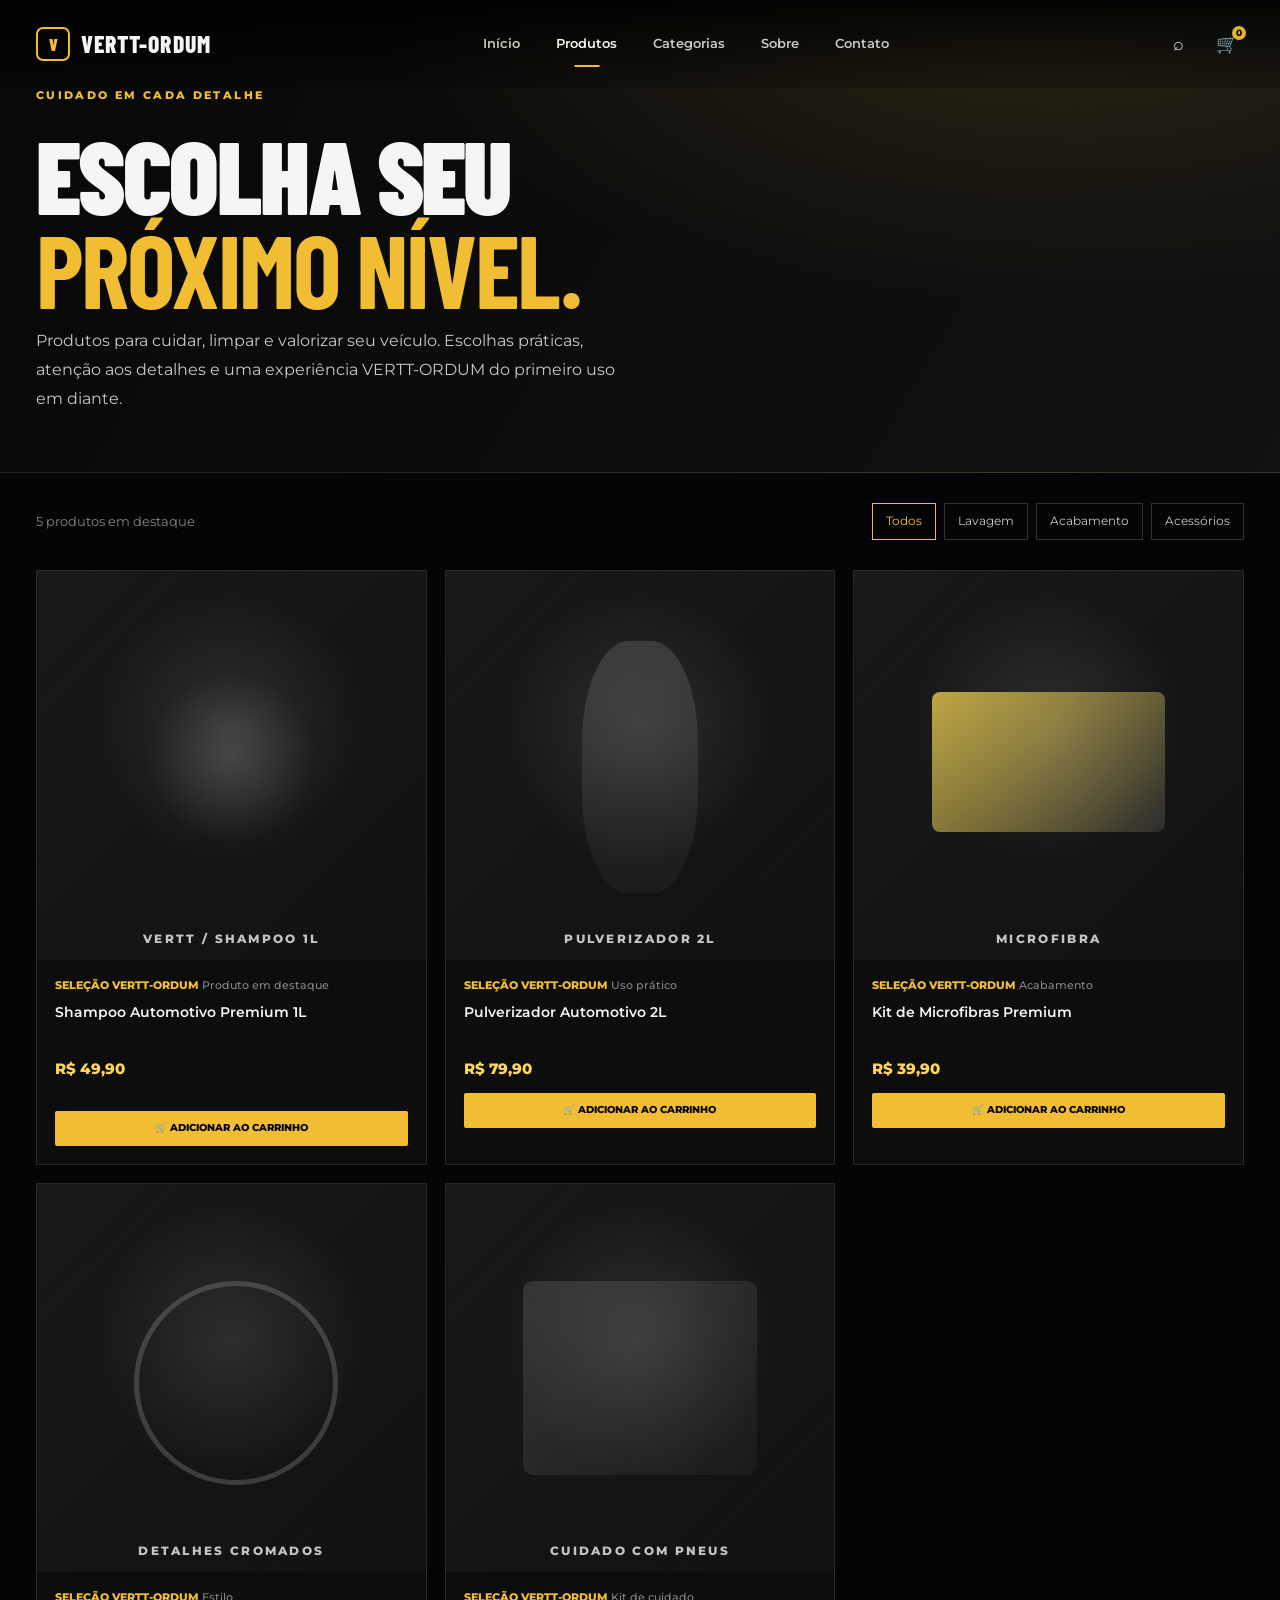
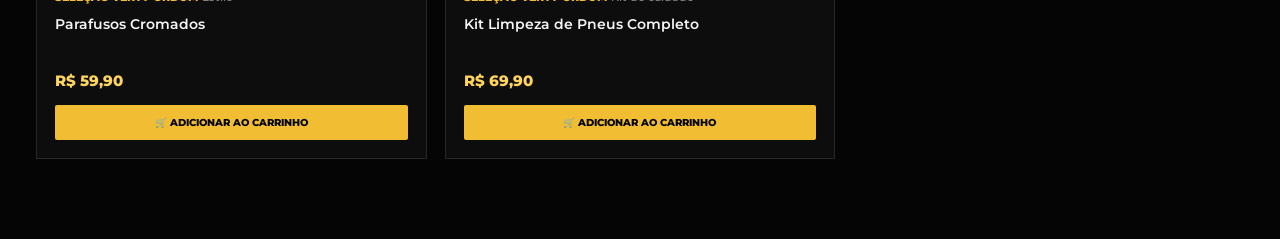
==== produtos/index.html @ f66b5260 "Remover avaliações não verificadas do catálogo" ====
<!DOCTYPE html>
<html lang="pt-BR">
<head>
    <meta charset="UTF-8">
    <meta name="referrer" content="strict-origin-when-cross-origin">
    <meta name="viewport" content="width=device-width, initial-scale=1.0">
    <meta name="description" content="Explore os produtos VERTT-ORDUM para lavagem, acabamento e cuidado automotivo.">
    <title>Produtos | VERTT-ORDUM</title>
    <link rel="preconnect" href="https://fonts.googleapis.com">
    <link rel="preconnect" href="https://fonts.gstatic.com" crossorigin>
    <link href="https://fonts.googleapis.com/css2?family=Barlow+Condensed:wght@500;600;700;800;900&family=Montserrat:wght@400;500;600;700;800&display=swap" rel="stylesheet">
    <link rel="stylesheet" href="../css/global.css">
    <link rel="stylesheet" href="../css/components.css">
    <link rel="stylesheet" href="../css/responsive.css">
    <style>
        .catalog-hero{padding:82px 0 58px;border-bottom:1px solid var(--border);background:radial-gradient(ellipse at 80% 0%,rgba(241,189,50,.12),transparent 45%),linear-gradient(120deg,#080808,#111)}
        .catalog-hero h1{margin:12px 0;font-family:"Barlow Condensed",sans-serif;font-size:clamp(3.5rem,8vw,6.5rem);line-height:.92;font-weight:900;letter-spacing:-.025em}
        .catalog-hero h1 strong{color:var(--gold)}
        .catalog-hero p{max-width:580px;color:var(--white-soft);line-height:1.8}
        .catalog-toolbar{display:flex;justify-content:space-between;align-items:center;gap:18px;padding:30px 0}
        .catalog-count{color:var(--white-muted);font-size:.8rem}
        .catalog-filter{display:flex;gap:8px;flex-wrap:wrap}
        .catalog-filter a{padding:9px 13px;border:1px solid var(--border-strong);color:var(--white-soft);font-size:.72rem;text-decoration:none}
        .catalog-filter a:hover,.catalog-filter a.active{border-color:var(--gold);color:var(--gold)}
        .catalog-grid{display:grid;grid-template-columns:repeat(3,minmax(0,1fr));gap:18px;padding-bottom:80px}
        .catalog-grid .product-card{display:block}
        .catalog-grid .product-details{padding:18px}
        .catalog-grid .product-details h3{font-size:.9rem;min-height:45px}
        .catalog-grid .product-image{min-height:210px}
        .catalog-grid .product-card:hover{border-color:rgba(241,189,50,.45);transform:translateY(-3px)}
        .product-card{transition:transform .25s ease,border-color .25s ease}
        .product-visual-label{position:absolute;inset:auto 0 14px;text-align:center;color:rgba(255,255,255,.75);font:800 .72rem "Montserrat",sans-serif;letter-spacing:.2em}
        @media(max-width:800px){.catalog-grid{grid-template-columns:repeat(2,minmax(0,1fr))}.catalog-toolbar{align-items:flex-start;flex-direction:column}}
        @media(max-width:560px){.catalog-grid{grid-template-columns:1fr}.catalog-hero{padding:58px 0 42px}.catalog-grid .product-image{min-height:230px}}
    </style>
</head>
<body>
<header class="site-header">
    <div class="container header-content">
        <a href="../index.html" class="brand" aria-label="VERTT-ORDUM"><span class="brand-mark">V</span><span class="brand-text">VERTT-ORDUM</span></a>
        <nav class="main-nav" aria-label="Navegação principal">
            <a href="../index.html">Início</a><a href="index.html" class="active">Produtos</a><a href="../index.html#categorias">Categorias</a><a href="../paginas/sobre.html">Sobre</a><a href="../paginas/contato.html">Contato</a>
        </nav>
        <div class="header-actions">
            <button type="button" class="header-icon" aria-label="Pesquisar" data-search-open><span>⌕</span></button>
            <a href="#" class="header-icon cart-icon" aria-label="Carrinho"><span>🛒</span><small>0</small></a>
        </div>
    </div>
</header>
<main>
    <section class="catalog-hero"><div class="container"><span class="section-label">CUIDADO EM CADA DETALHE</span><h1>ESCOLHA SEU<br><strong>PRÓXIMO NÍVEL.</strong></h1><p>Produtos para cuidar, limpar e valorizar seu veículo. Escolhas práticas, atenção aos detalhes e uma experiência VERTT-ORDUM do primeiro uso em diante.</p></div></section>
    <section class="container">
        <div class="catalog-toolbar"><p class="catalog-count">5 produtos em destaque</p><nav class="catalog-filter" aria-label="Categorias de produtos"><a class="active" href="index.html">Todos</a><a href="#lavagem">Lavagem</a><a href="#acabamento">Acabamento</a><a href="#acessorios">Acessórios</a></nav></div>
        <div class="catalog-grid">
            <article class="product-card" id="lavagem"><a href="shampoo-automotivo.html" aria-label="Ver Shampoo Automotivo VERTT-ORDUM" style="display:block;text-decoration:none;color:inherit"><div class="product-image product-1"><span class="product-visual-label">VERTT / SHAMPOO 1L</span></div><div class="product-details"><div class="rating">SELEÇÃO VERTT-ORDUM <span>Produto em destaque</span></div><h3>Shampoo Automotivo Premium 1L</h3><p class="price">R$ 49,90</p></div></a><div class="product-details" style="padding-top:0"><button type="button" class="add-cart">🛒 ADICIONAR AO CARRINHO</button></div></article>
            <article class="product-card" id="pulverizador"><div class="product-image product-2"><span class="product-visual-label">PULVERIZADOR 2L</span></div><div class="product-details"><div class="rating">SELEÇÃO VERTT-ORDUM <span>Uso prático</span></div><h3>Pulverizador Automotivo 2L</h3><p class="price">R$ 79,90</p><button type="button" class="add-cart">🛒 ADICIONAR AO CARRINHO</button></div></article>
            <article class="product-card"><div class="product-image product-3"><span class="product-visual-label">MICROFIBRA</span></div><div class="product-details"><div class="rating">SELEÇÃO VERTT-ORDUM <span>Acabamento</span></div><h3>Kit de Microfibras Premium</h3><p class="price">R$ 39,90</p><button type="button" class="add-cart">🛒 ADICIONAR AO CARRINHO</button></div></article>
            <article class="product-card" id="acessorios"><div class="product-image product-4"><span class="product-visual-label">DETALHES CROMADOS</span></div><div class="product-details"><div class="rating">SELEÇÃO VERTT-ORDUM <span>Estilo</span></div><h3>Parafusos Cromados</h3><p class="price">R$ 59,90</p><button type="button" class="add-cart">🛒 ADICIONAR AO CARRINHO</button></div></article>
            <article class="product-card" id="acabamento"><div class="product-image product-5"><span class="product-visual-label">CUIDADO COM PNEUS</span></div><div class="product-details"><div class="rating">SELEÇÃO VERTT-ORDUM <span>Kit de cuidado</span></div><h3>Kit Limpeza de Pneus Completo</h3><p class="price">R$ 69,90</p><button type="button" class="add-cart">🛒 ADICIONAR AO CARRINHO</button></div></article>
        </div>
    </section>
</main>
<script src="../js/config.js"></script><script src="../js/catalogo.js"></script><script src="../js/produto.js"></script><script src="../js/carrinho.js"></script>
</body>
</html>
---- css/global.css ----
/* =========================================================
   VERTT-ORDUM
   GLOBAL STYLES
   ========================================================= */

:root {
    --black: #050505;
    --black-soft: #0a0a0a;
    --black-card: #101010;

    --white: #f5f5f3;
    --white-soft: #c8c8c4;
    --white-muted: #858582;

    --gold: #f1bd32;
    --gold-light: #ffd45d;

    --green: #146b3a;

    --border: rgba(255, 255, 255, 0.10);
    --border-strong: rgba(255, 255, 255, 0.18);

    --container: 1380px;

    --radius: 8px;
    --transition: 0.28s ease;
}


/* =========================================================
   RESET
   ========================================================= */

* {
    margin: 0;
    padding: 0;
    box-sizing: border-box;
}

html {
    scroll-behavior: smooth;
}

body {
    min-height: 100vh;

    background: var(--black);

    color: var(--white);

    font-family: "Montserrat", Arial, Helvetica, sans-serif;

    line-height: 1.5;

    overflow-x: hidden;
}

img {
    display: block;
    max-width: 100%;
}

a {
    color: inherit;
    text-decoration: none;
}

button,
input,
textarea,
select {
    font: inherit;
}

button {
    border: 0;
    cursor: pointer;
}

.container {
    width: min(
        calc(100% - 72px),
        var(--container)
    );

    margin-inline: auto;
}


/* =========================================================
   HEADER
   ========================================================= */

.site-header {
    position: absolute;

    top: 0;
    left: 0;
    right: 0;

    z-index: 100;

    background:
        linear-gradient(
            180deg,
            rgba(0, 0, 0, 0.88),
            rgba(0, 0, 0, 0.20)
        );
}

.header-content {
    min-height: 88px;

    display: flex;
    align-items: center;
    justify-content: space-between;

    gap: 40px;
}


/* =========================================================
   BRAND
   ========================================================= */

.brand {
    display: inline-flex;
    align-items: center;

    gap: 11px;

    flex-shrink: 0;
}

.brand-mark {
    width: 34px;
    height: 34px;

    display: grid;
    place-items: center;

    border: 2px solid var(--gold);

    border-radius: 7px;

    color: var(--gold);

    font-family: "Barlow Condensed", sans-serif;

    font-size: 1.05rem;
    font-weight: 900;

    line-height: 1;
}

.brand-text {
    color: var(--white);

    font-family: "Barlow Condensed", sans-serif;

    font-size: 1.48rem;
    font-weight: 800;

    letter-spacing: 0.045em;

    white-space: nowrap;
}


/* =========================================================
   NAVIGATION
   ========================================================= */

.main-nav {
    display: flex;
    align-items: center;

    gap: 36px;
}

.main-nav a {
    position: relative;

    color: var(--white-soft);

    font-size: 0.83rem;
    font-weight: 600;

    transition: color var(--transition);
}

.main-nav a::after {
    content: "";

    position: absolute;

    left: 50%;
    bottom: -13px;

    width: 0;
    height: 2px;

    transform: translateX(-50%);

    background: var(--gold);

    transition: width var(--transition);
}

.main-nav a:hover,
.main-nav a.active {
    color: var(--white);
}

.main-nav a:hover::after,
.main-nav a.active::after {
    width: 25px;
}


/* =========================================================
   HEADER ACTIONS
   ========================================================= */

.header-actions {
    display: flex;
    align-items: center;

    gap: 14px;
}

.header-icon {
    position: relative;

    width: 34px;
    height: 34px;

    display: grid;
    place-items: center;

    background: transparent;

    color: var(--white);

    font-size: 1.1rem;

    opacity: 0.95;

    transition:
        color var(--transition),
        transform var(--transition);
}

.header-icon:hover {
    color: var(--gold-light);

    transform: translateY(-1px);
}

.cart-icon small {
    position: absolute;

    top: -1px;
    right: -2px;

    min-width: 14px;
    height: 14px;

    display: grid;
    place-items: center;

    border-radius: 50%;

    background: var(--gold);

    color: var(--black);

    font-size: 0.56rem;
    font-weight: 800;
}


/* =========================================================
   HERO
   ========================================================= */

.hero {
    position: relative;
    min-height: 500px;

    overflow: hidden;

    background:
        linear-gradient(
            90deg,
            #070707 0%,
            #090909 36%,
            #111111 68%,
            #050505 100%
        );
}

.hero-background {
    position: absolute;
    inset: 0;
    overflow: hidden;
    background-image: url("https://images.unsplash.com/photo-1503376780353-7e6692767b70?auto=format&fit=crop&w=2000&q=85");
    background-size: cover;
    background-position: center 58%;
}

.hero-background::before {
    content: "";

    position: absolute;

    inset: 0;

    background:
        linear-gradient(
            90deg,
            rgba(0, 0, 0, 0.88) 0%,
            rgba(0, 0, 0, 0.72) 28%,
            rgba(0, 0, 0, 0.16) 58%,
            rgba(0, 0, 0, 0.70) 100%
        );

    z-index: 3;
}

.hero-background::after {
    content: "";

    position: absolute;

    inset: 0;

    background:
        radial-gradient(
            circle at 54% 48%,
            rgba(255, 255, 255, 0.08),
            transparent 30%
        ),
        linear-gradient(
            120deg,
            transparent 44%,
            rgba(19, 86, 43, 0.16) 60%,
            rgba(241, 189, 50, 0.14) 69%,
            transparent 82%
        );

    z-index: 4;
}

.hero-light {
    position: absolute;

    width: 800px;
    height: 600px;

    right: 4%;
    top: 16%;

    background:
        radial-gradient(
            circle,
            rgba(210, 190, 150, 0.18),
            transparent 65%
        );

    filter: blur(30px);
}

.hero-green {
    position: absolute;

    width: 220px;
    height: 700px;

    right: 22%;
    top: -100px;

    transform: rotate(18deg);

    background:
        linear-gradient(
            180deg,
            transparent,
            rgba(17, 103, 58, 0.20),
            transparent
        );

    filter: blur(14px);
}

.hero-yellow {
    position: absolute;

    width: 120px;
    height: 650px;

    right: 18%;
    top: 20px;

    transform: rotate(20deg);

    background:
        linear-gradient(
            180deg,
            transparent,
            rgba(241, 189, 50, 0.18),
            transparent
        );

    filter: blur(10px);
}

.hero-content {
    position: relative;
    z-index: 5;
    min-height: 500px;

    display: flex;
    align-items: center;
    justify-content: space-between;
}

.hero-copy {
    max-width: 690px;

    padding-top: 70px;
}

.eyebrow {
    margin-bottom: 18px;

    color: var(--gold-light);

    font-size: 0.73rem;
    font-weight: 800;

    letter-spacing: 0.25em;

    text-transform: uppercase;
}

.hero h1 {
    font-family: "Barlow Condensed", sans-serif;

    font-size: clamp(4.1rem, 6.5vw, 6.2rem);

    font-weight: 900;

    line-height: 0.82;

    letter-spacing: -0.035em;

    text-transform: uppercase;
}

.hero h1 span {
    color: var(--gold);
}

.hero-description {
    max-width: 420px;
    margin-top: 22px;

    color: var(--white-soft);

    font-size: 0.97rem;

    line-height: 1.6;
}

.hero-description + .button {
    margin-top: 28px;
}

.hero-side-copy {
    align-self: center;

    display: flex;
    flex-direction: column;
    align-items: flex-start;

    gap: 20px;

    padding-top: 50px;
}

.hero-side-copy p {
    color: rgba(255, 255, 255, 0.72);

    font-family: "Barlow Condensed", sans-serif;

    font-size: 0.67rem;
    font-weight: 600;

    letter-spacing: 0.24em;

    line-height: 1.55;
}

.hero-bars {
    display: flex;

    align-items: center;

    gap: 5px;
}

.hero-bars span {
    display: block;

    width: 14px;
    height: 4px;

    transform: skewX(-30deg);
}

.hero-bars span:nth-child(1) {
    background: #169647;
}

.hero-bars span:nth-child(2) {
    background: var(--gold);
}

.hero-bars span:nth-child(3) {
    background: #17894d;
}

.hero-divider {
    position: absolute;

    left: 0;
    right: 0;
    bottom: 0;

    height: 1px;

    background:
        linear-gradient(
            90deg,
            transparent,
            rgba(255,255,255,0.14),
            transparent
        );
}


/* =========================================================
   BUTTONS
   ========================================================= */

.button {
    display: inline-flex;
    align-items: center;
    justify-content: center;

    gap: 18px;

    min-height: 46px;

    padding: 0 22px;

    border-radius: 3px;

    font-size: 0.72rem;
    font-weight: 800;

    letter-spacing: 0.05em;

    transition:
        background var(--transition),
        color var(--transition),
        transform var(--transition);
}

.button span {
    font-size: 1rem;
}

.button-primary {
    background: var(--gold);

    color: var(--black);
}

.button-primary:hover {
    background: var(--gold-light);

    transform: translateY(-2px);
}


/* =========================================================
   VEHICLE STRIP
   ========================================================= */

.vehicle-strip {
    padding: 28px 0 30px;

    border-bottom: 1px solid var(--border);

    background: #090909;
}

.vehicle-layout {
    display: grid;

    grid-template-columns: 110px 1fr;

    align-items: center;

    gap: 28px;
}

.vehicle-intro {
    display: flex;
    align-items: center;

    gap: 14px;
}

.vertical-line {
    width: 2px;
    height: 68px;

    background: var(--gold);
}

.vehicle-intro p {
    color: var(--white-soft);

    font-family: "Barlow Condensed", sans-serif;

    font-size: 0.65rem;
    font-weight: 700;

    letter-spacing: 0.19em;

    line-height: 1.5;
}

.vehicle-list {
    display: grid;

    grid-template-columns: repeat(7, minmax(80px, 1fr));

    gap: 15px;
}

.vehicle-card {
    text-align: center;
}

.vehicle-card > span {
    display: block;

    margin-top: 8px;

    color: var(--white);

    font-family: "Barlow Condensed", sans-serif;

    font-size: 0.64rem;
    font-weight: 700;

    letter-spacing: 0.15em;
}

.vehicle-placeholder {
    height: 48px;

    border-radius: 50%;

    background:
        radial-gradient(
            ellipse at center,
            rgba(255,255,255,0.12),
            transparent 67%
        );

    opacity: 0.85;
}


/* =========================================================
   CATEGORY + PRODUCT COMMON
   ========================================================= */

.section-label {
    display: inline-block;

    margin-bottom: 11px;

    color: var(--gold);

    font-size: 0.67rem;
    font-weight: 800;

    letter-spacing: 0.22em;
}

.section-line {
    width: 35px;
    height: 3px;

    margin-top: 17px;

    background: var(--gold);
}


/* =========================================================
   CATEGORIES
   ========================================================= */

.categories-section {
    padding: 76px 0 88px;

    border-bottom: 1px solid var(--border);
}

.categories-layout {
    display: grid;

    grid-template-columns: 190px 1fr;

    gap: 28px;

    align-items: stretch;
}

.categories-intro h2,
.products-heading h2 {
    font-family: "Barlow Condensed", sans-serif;

    font-size: 2.5rem;

    font-weight: 800;

    line-height: 0.9;

    letter-spacing: -0.02em;
}

.categories-intro h2 strong,
.products-heading h2 strong {
    color: var(--gold);
}

.categories-grid {
    display: grid;

    grid-template-columns: repeat(4, 1fr);

    gap: 14px;
}

.category-card {
    position: relative;

    min-height: 322px;

    overflow: hidden;

    border: 1px solid rgba(255,255,255,0.12);

    background: #0c0c0c;
}

.category-card:hover {
    border-color: rgba(241,189,50,0.50);
}

.category-image {
    position: absolute;

    inset: 0;

    transition: transform 0.65s ease;
}

.category-card:hover .category-image {
    transform: scale(1.04);
}

.wash-image {
    background:
        linear-gradient(
            180deg,
            rgba(10,10,10,0.10),
            rgba(10,10,10,0.85)
        ),
        radial-gradient(
            circle at 40% 25%,
            rgba(220,220,220,0.25),
            transparent 20%
        ),
        linear-gradient(
            135deg,
            #303030,
            #090909
        );
}

.interior-image {
    background:
        linear-gradient(
            180deg,
            rgba(10,10,10,0.08),
            rgba(10,10,10,0.90)
        ),
        radial-gradient(
            circle at 60% 30%,
            rgba(150,120,80,0.17),
            transparent 25%
        ),
        linear-gradient(
            135deg,
            #262626,
            #090909
        );
}

.finish-image {
    background:
        linear-gradient(
            180deg,
            rgba(10,10,10,0.08),
            rgba(10,10,10,0.92)
        ),
        radial-gradient(
            circle at 50% 40%,
            rgba(255,255,255,0.12),
            transparent 22%
        ),
        linear-gradient(
            135deg,
            #1e1e1e,
            #070707
        );
}

.accessories-image {
    background:
        linear-gradient(
            180deg,
            rgba(10,10,10,0.08),
            rgba(10,10,10,0.92)
        ),
        radial-gradient(
            circle at 52% 28%,
            rgba(220,220,220,0.12),
            transparent 22%
        ),
        linear-gradient(
            135deg,
            #242424,
            #080808
        );
}

.category-overlay {
    position: absolute;

    inset: 0;

    background:
        linear-gradient(
            180deg,
            transparent 35%,
            rgba(0,0,0,0.30) 50%,
            rgba(0,0,0,0.95) 100%
        );
}

.category-content {
    position: absolute;

    left: 18px;
    right: 18px;
    bottom: 18px;

    z-index: 5;
}

.category-number {
    display: block;

    margin-bottom: 7px;

    color: var(--gold);

    font-size: 0.67rem;
    font-weight: 800;
}

.category-content h3 {
    font-family: "Barlow Condensed", sans-serif;

    font-size: 1.6rem;
    font-weight: 800;
}

.category-content p {
    margin-top: 5px;

    color: var(--white-soft);

    font-size: 0.68rem;

    line-height: 1.45;
}

.category-arrow {
    position: absolute;

    right: 0;
    bottom: 0;

    color: var(--gold);

    font-size: 1rem;
}


/* =========================================================
   PRODUCTS
   ========================================================= */

.products-section {
    padding: 70px 0 76px;

    border-bottom: 1px solid var(--border);
}

.products-heading {
    display: flex;
    align-items: flex-end;
    justify-content: space-between;

    gap: 30px;

    margin-bottom: 30px;
}

.see-all {
    color: var(--gold);

    font-size: 0.66rem;
    font-weight: 800;

    letter-spacing: 0.07em;
}

.see-all span {
    margin-left: 8px;

    font-size: 0.9rem;
}

.products-grid {
    display: grid;

    grid-template-columns: repeat(5, 1fr);

    gap: 12px;
}

.product-card {
    overflow: hidden;

    border: 1px solid rgba(255,255,255,0.11);

    background: #0d0d0d;
}

.product-image {
    aspect-ratio: 1 / 1;

    background:
        radial-gradient(
            circle at 50% 40%,
            rgba(255,255,255,0.10),
            transparent 45%
        ),
        linear-gradient(
            135deg,
            #191919,
            #080808
        );
}

.product-1,
.product-2,
.product-3,
.product-4,
.product-5 {
    position: relative;
}

.product-1::after,
.product-2::after,
.product-3::after,
.product-4::after,
.product-5::after {
    content: "";

    position: absolute;

    inset: 20%;

    border-radius: 50%;

    background:
        radial-gradient(
            circle,
            rgba(255,255,255,0.14),
            transparent 58%
        );
}

.product-details {
    padding: 14px;
}

.rating {
    color: var(--gold);

    font-size: 0.67rem;
    font-weight: 800;
}

.rating span {
    color: var(--white-muted);

    font-weight: 500;
}

.product-details h3 {
    min-height: 42px;

    margin-top: 9px;

    color: var(--white);

    font-size: 0.72rem;
    font-weight: 600;

    line-height: 1.35;
}

.price {
    margin-top: 10px;

    color: var(--gold-light);

    font-size: 0.95rem;
    font-weight: 800;
}

.add-cart {
    width: 100%;

    min-height: 35px;

    margin-top: 12px;

    border: 1px solid rgba(241,189,50,0.55);

    border-radius: 2px;

    background: var(--gold);

    color: var(--black);

    font-size: 0.60rem;
    font-weight: 800;

    transition:
        background var(--transition),
        transform var(--transition);
}

.add-cart:hover {
    background: var(--gold-light);

    transform: translateY(-1px);
}


/* =========================================================
   FIELD / CITY
   ========================================================= */

.field-city-banner {
    position: relative;

    min-height: 300px;

    overflow: hidden;

    border-bottom: 1px solid var(--border);

    background:
        linear-gradient(
            90deg,
            #0c160d,
            #161616 50%,
            #0b0b0b
        );
}

.field-city-background {
    position: absolute;

    inset: 0;
}

.field-side,
.city-side {
    position: absolute;

    inset: 0;
}

.field-side {
    width: 54%;

    background:
        linear-gradient(
            90deg,
            rgba(7,12,8,0.72),
            rgba(9,9,9,0.22)
        ),
        linear-gradient(
            135deg,
            #244325,
            #0b0d0b
        );
}

.city-side {
    left: 43%;

    width: 57%;

    transform: skewX(-12deg);

    transform-origin: left center;

    background:
        linear-gradient(
            90deg,
            rgba(0,0,0,0.20),
            rgba(0,0,0,0.72)
        ),
        linear-gradient(
            135deg,
            #202020,
            #080808
        );
}

.field-city-content {
    position: relative;

    z-index: 4;

    min-height: 300px;

    display: flex;

    align-items: center;
}

.field-city-content h2 {
    font-family: "Barlow Condensed", sans-serif;

    font-size: clamp(2.9rem, 5vw, 5rem);

    font-weight: 900;

    line-height: 0.82;

    letter-spacing: -0.025em;
}

.field-city-content h2 strong {
    color: var(--gold);
}

.field-city-content p {
    margin-top: 13px;

    color: var(--white-soft);

    font-size: 0.77rem;
}

.field-city-content .button {
    margin-top: 17px;
}

.brazil-accent {
    position: absolute;

    right: -15px;
    top: 0;
    bottom: 0;

    width: 68px;

    transform: skewX(-15deg);

    opacity: 0.85;
}

.brazil-accent span {
    position: absolute;

    top: 18%;

    width: 11px;
    height: 64%;

    transform: skewX(-10deg);
}

.brazil-accent span:nth-child(1) {
    right: 42px;
    background: #159446;
}

.brazil-accent span:nth-child(2) {
    right: 24px;
    background: var(--gold);
}

.brazil-accent span:nth-child(3) {
    right: 6px;
    background: #159446;
}


/* =========================================================
   BENEFITS
   ========================================================= */

.benefits-section {
    border-bottom: 1px solid var(--border);

    background: #080808;
}

.benefits-grid {
    display: grid;

    grid-template-columns: repeat(4, 1fr);
}

.benefit-item {
    min-height: 84px;

    display: flex;
    align-items: center;

    gap: 12px;

    padding: 0 22px;

    border-right: 1px solid var(--border);
}

.benefit-item:last-child {
    border-right: 0;
}

.benefit-icon {
    width: 31px;
    height: 31px;

    display: grid;
    place-items: center;

    border: 1px solid var(--gold);

    border-radius: 50%;

    color: var(--gold);

    font-size: 0.85rem;
}

.benefit-item strong {
    display: block;

    color: var(--white);

    font-size: 0.66rem;
    font-weight: 800;
}

.benefit-item span {
    display: block;

    margin-top: 2px;

    color: var(--white-muted);

    font-size: 0.60rem;
}


/* =========================================================
   FOOTER
   ========================================================= */

.site-footer {
    padding: 54px 0 18px;

    background: #050505;
}

.footer-grid {
    display: grid;

    grid-template-columns: 1.7fr 0.8fr 0.9fr 1.4fr 0.5fr;

    gap: 35px;

    padding-bottom: 38px;

    border-bottom: 1px solid var(--border);
}

.footer-brand p {
    margin-top: 13px;

    color: var(--white-muted);

    font-size: 0.65rem;
}

.footer-column h3 {
    margin-bottom: 12px;

    color: var(--white);

    font-size: 0.68rem;
    font-weight: 800;
}

.footer-column a {
    display: block;

    margin-top: 7px;

    color: var(--white-muted);

    font-size: 0.63rem;

    transition: color var(--transition);
}

.footer-column a:hover {
    color: var(--gold-light);
}

.footer-social {
    display: flex;
    flex-direction: column;

    align-items: flex-end;

    gap: 10px;
}

.footer-social > a {
    color: var(--white-soft);

    font-size: 0.95rem;
}

.social-accent {
    display: flex;

    gap: 4px;
}

.social-accent span {
    width: 9px;
    height: 3px;

    transform: skewX(-25deg);
}

.social-accent span:nth-child(1) {
    background: #159446;
}

.social-accent span:nth-child(2) {
    background: var(--gold);
}

.social-accent span:nth-child(3) {
    background: #159446;
}

.footer-bottom {
    display: flex;
    justify-content: space-between;

    gap: 20px;

    padding-top: 16px;
}

.footer-bottom p {
    color: #5e5e5e;

    font-size: 0.56rem;
}


/* =========================================================
   SELEÇÃO DE TEXTO
   ========================================================= */

::selection {
    background: var(--gold);
    color: var(--black);
}
---- css/components.css ----
/* =========================================================
   VERTT-ORDUM
   COMPONENTS
   ========================================================= */


/* =========================================================
   HEADER
   ========================================================= */

.site-header .brand {
    transition: opacity var(--transition);
}

.site-header .brand:hover {
    opacity: 0.88;
}


/* =========================================================
   HERO
   ========================================================= */

.hero-copy {
    position: relative;
}

.hero-copy::after {
    content: "";

    position: absolute;

    left: -90px;
    top: 30px;

    width: 180px;
    height: 180px;

    border-radius: 50%;

    background:
        radial-gradient(
            circle,
            rgba(241, 189, 50, 0.08),
            transparent 70%
        );

    filter: blur(15px);

    pointer-events: none;

    z-index: -1;
}

.hero h1 {
    text-shadow:
        0 4px 30px rgba(0, 0, 0, 0.45);
}

.hero-side-copy {
    border-left: 1px solid rgba(255, 255, 255, 0.14);

    padding-left: 20px;
}


/* =========================================================
   VEHICLE STRIP
   ========================================================= */

.vehicle-list {
    overflow: hidden;
}

.vehicle-card {
    min-width: 0;

    opacity: 0.92;

    transition:
        opacity var(--transition),
        transform var(--transition);
}

.vehicle-card:hover {
    opacity: 1;

    transform: translateY(-2px);
}

.vehicle-placeholder {
    position: relative;

    overflow: hidden;
}

.vehicle-placeholder::before {
    content: "";

    position: absolute;

    left: 18%;
    right: 18%;
    bottom: 6px;

    height: 20px;

    border-radius: 50%;

    background:
        radial-gradient(
            ellipse,
            rgba(255,255,255,0.22),
            transparent 68%
        );

    filter: blur(5px);
}

/*
   No início os veículos são placeholders.
   Quando colocarmos as imagens reais,
   elas entrarão aqui sem precisar alterar
   a estrutura da página.
*/

.vehicle-placeholder.s1000rr,
.vehicle-placeholder.cb1000r {
    background:
        radial-gradient(
            ellipse at center,
            rgba(255,255,255,0.13),
            transparent 67%
        );
}


/* =========================================================
   CATEGORIAS
   ========================================================= */

.category-card {
    transition:
        border-color var(--transition),
        transform var(--transition);
}

.category-card:hover {
    transform: translateY(-3px);
}

.category-number {
    font-family: "Barlow Condensed", sans-serif;
}

.category-arrow {
    transition:
        transform var(--transition),
        color var(--transition);
}

.category-card:hover .category-arrow {
    color: var(--gold-light);

    transform: translateX(4px);
}


/* =========================================================
   PRODUTOS
   ========================================================= */

.product-card {
    transition:
        transform var(--transition),
        border-color var(--transition);
}

.product-card:hover {
    transform: translateY(-4px);

    border-color: rgba(241, 189, 50, 0.40);
}

.product-image {
    position: relative;

    overflow: hidden;
}

.product-image::before {
    content: "";

    position: absolute;

    inset: 0;

    background:
        linear-gradient(
            135deg,
            transparent,
            rgba(255,255,255,0.04)
        );

    pointer-events: none;
}

.product-1::after {
    width: 48%;
    height: 48%;

    top: 24%;
    left: 26%;

    background:
        radial-gradient(
            circle at center,
            rgba(255,255,255,0.14),
            transparent 64%
        );
}

.product-2::after {
    width: 30%;
    height: 65%;

    top: 18%;
    left: 35%;

    border-radius: 40%;

    background:
        linear-gradient(
            180deg,
            rgba(255,255,255,0.13),
            rgba(255,255,255,0.03)
        );
}

.product-3::after {
    width: 60%;
    height: 36%;

    top: 31%;
    left: 20%;

    border-radius: 8px;

    background:
        linear-gradient(
            135deg,
            rgba(255, 221, 80, 0.72),
            rgba(255,255,255,0.10)
        );
}

.product-4::after {
    width: 50%;
    height: 50%;

    top: 25%;
    left: 25%;

    border-radius: 50%;

    border: 5px solid rgba(220,220,220,0.20);

    background: transparent;
}

.product-5::after {
    width: 60%;
    height: 50%;

    top: 25%;
    left: 20%;

    border-radius: 10px;

    background:
        linear-gradient(
            135deg,
            rgba(255,255,255,0.12),
            rgba(255,255,255,0.03)
        );
}


/* =========================================================
   BOTÃO DE CARRINHO
   ========================================================= */

.add-cart {
    position: relative;
    overflow: hidden;
}

.add-cart::after {
    content: "";

    position: absolute;

    top: 0;
    left: -80%;

    width: 60%;
    height: 100%;

    transform: skewX(-25deg);

    background:
        rgba(255,255,255,0.20);

    transition: left 0.45s ease;
}

.add-cart:hover::after {
    left: 125%;
}


/* =========================================================
   CAMPO → CIDADE
   ========================================================= */

.field-city-banner::after {
    content: "";

    position: absolute;

    inset: 0;

    background:
        linear-gradient(
            90deg,
            transparent 55%,
            rgba(0,0,0,0.26),
            transparent
        );

    pointer-events: none;
}

.field-city-content {
    position: relative;
    z-index: 5;
}

.field-city-content h2 {
    text-shadow:
        0 4px 25px rgba(0,0,0,0.45);
}


/* =========================================================
   BENEFÍCIOS
   ========================================================= */

.benefit-item {
    transition:
        background var(--transition);
}

.benefit-item:hover {
    background: rgba(255,255,255,0.018);
}

.benefit-icon {
    flex-shrink: 0;
}


/* =========================================================
   FOOTER
   ========================================================= */

.footer-brand .brand-mark {
    width: 31px;
    height: 31px;
}

.footer-social a {
    transition:
        color var(--transition),
        transform var(--transition);
}

.footer-social a:hover {
    color: var(--gold-light);

    transform: translateY(-2px);
}


/* =========================================================
   ACABAMENTO
   ========================================================= */

.categories-section,
.products-section,
.vehicle-strip,
.benefits-section {
    position: relative;
}

.categories-section::before,
.products-section::before {
    content: "";

    position: absolute;

    top: 0;
    left: 50%;

    width: 500px;
    height: 1px;

    transform: translateX(-50%);

    background:
        linear-gradient(
            90deg,
            transparent,
            rgba(241,189,50,0.10),
            transparent
        );
}

/* =========================================================
   CARRINHO LATERAL
   ========================================================= */

.cart-overlay[hidden] {
    display: none !important;
}

.cart-overlay {
    position: fixed;
    inset: 0;
    z-index: 1000;
}

.cart-backdrop {
    position: absolute;
    inset: 0;
    width: 100%;
    height: 100%;
    border: 0;
    background: rgba(0, 0, 0, 0.72);
    cursor: pointer;
    backdrop-filter: blur(3px);
}

.cart-drawer {
    position: absolute;
    top: 0;
    right: 0;
    display: flex;
    flex-direction: column;
    width: min(480px, 100%);
    height: 100%;
    padding: 28px;
    overflow: auto;
    color: var(--white);
    background: #0b0b0b;
    border-left: 1px solid rgba(241, 189, 50, 0.28);
    box-shadow: -18px 0 60px rgba(0, 0, 0, 0.4);
    animation: cart-drawer-enter 0.22s ease-out;
}

@keyframes cart-drawer-enter {
    from { transform: translateX(28px); opacity: 0.7; }
    to { transform: translateX(0); opacity: 1; }
}

.cart-drawer-heading {
    display: flex;
    align-items: flex-start;
    justify-content: space-between;
    gap: 18px;
    padding-bottom: 22px;
    border-bottom: 1px solid var(--border);
}

.cart-drawer-heading h2 {
    margin-top: 5px;
    font-family: "Barlow Condensed", sans-serif;
    font-size: 2.3rem;
    line-height: 1;
    letter-spacing: 0.04em;
}

.cart-close {
    width: 40px;
    height: 40px;
    color: var(--white);
    background: #171717;
    border: 1px solid var(--border-strong);
    border-radius: 50%;
    font-size: 1.6rem;
    cursor: pointer;
}

.cart-items {
    flex: 1;
    padding: 10px 0;
}

.cart-empty {
    display: grid;
    min-height: 250px;
    align-content: center;
    justify-items: center;
    gap: 12px;
    text-align: center;
}

.cart-empty > span {
    font-size: 2.2rem;
}

.cart-empty h3 {
    font-size: 1.05rem;
}

.cart-empty p,
.cart-note {
    color: var(--white-muted);
    font-size: 0.8rem;
    line-height: 1.65;
}

.cart-item {
    display: flex;
    justify-content: space-between;
    gap: 18px;
    padding: 20px 0;
    border-bottom: 1px solid var(--border);
}

.cart-item-copy {
    min-width: 0;
}

.cart-item h3 {
    margin-bottom: 7px;
    font-size: 0.92rem;
    line-height: 1.45;
}

.cart-item p {
    color: var(--gold-light);
    font-size: 0.88rem;
}

.cart-item-side {
    display: flex;
    flex-shrink: 0;
    flex-direction: column;
    align-items: flex-end;
    gap: 12px;
}

.cart-item-side strong {
    font-size: 0.9rem;
}

.cart-quantity {
    display: inline-flex;
    align-items: center;
    gap: 13px;
    margin-top: 12px;
    padding: 4px 7px;
    border: 1px solid var(--border-strong);
    border-radius: 4px;
}

.cart-quantity button {
    width: 24px;
    height: 24px;
    color: var(--white);
    background: transparent;
    border: 0;
    font-size: 1.1rem;
    cursor: pointer;
}

.cart-quantity span {
    min-width: 12px;
    text-align: center;
    font-size: 0.85rem;
}

.cart-remove {
    padding: 0;
    color: var(--white-muted);
    background: transparent;
    border: 0;
    font-size: 0.75rem;
    text-decoration: underline;
    cursor: pointer;
}

.cart-remove:hover {
    color: var(--gold-light);
}

.cart-drawer-footer {
    display: grid;
    gap: 15px;
    padding-top: 20px;
    border-top: 1px solid var(--border);
}

.cart-total-row {
    display: flex;
    justify-content: space-between;
    gap: 16px;
    font-size: 0.95rem;
}

.cart-total-row strong {
    color: var(--gold-light);
    font-size: 1.15rem;
}

.cart-checkout,
.cart-continue {
    width: 100%;
    min-height: 48px;
    padding: 13px 16px;
    font-weight: 800;
    font-size: 0.75rem;
    letter-spacing: 0.06em;
    cursor: pointer;
}

.cart-checkout {
    color: #111;
    background: var(--gold);
    border: 1px solid var(--gold);
}

.cart-checkout:disabled {
    color: #777;
    background: #292929;
    border-color: #292929;
    cursor: not-allowed;
}

.cart-continue {
    color: var(--white);
    background: transparent;
    border: 1px solid var(--border-strong);
}

body.cart-open {
    overflow: hidden;
}

@media (max-width: 480px) {
    .cart-drawer {
        padding: 22px 18px;
    }

    .cart-item {
        gap: 10px;
    }
}

/* Liga o primeiro produto em destaque à sua página de detalhes. */
.product-open{display:block;text-decoration:none;color:inherit}
.product-title-link{color:inherit;text-decoration:none}
.product-title-link:hover{color:var(--gold-light)}
---- css/responsive.css ----
/* =========================================================
   VERTT-ORDUM
   RESPONSIVE
   ========================================================= */


/* =========================================================
   TABLETS
   ========================================================= */

@media (max-width: 1100px) {

    .container {
        width: min(
            calc(100% - 48px),
            var(--container)
        );
    }


    /* HEADER */

    .header-content {
        gap: 22px;
    }

    .main-nav {
        gap: 22px;
    }

    .main-nav a {
        font-size: 0.76rem;
    }


    /* HERO */

    .hero,
    .hero-content {
        min-height: 650px;
    }

    .hero h1 {
        font-size: clamp(3.8rem, 7vw, 5.8rem);
    }

    .hero-copy {
        max-width: 600px;
    }

    .hero-side-copy {
        display: none;
    }


    /* VEÍCULOS */

    .vehicle-layout {
        grid-template-columns: 85px 1fr;
    }

    .vehicle-list {
        grid-template-columns: repeat(5, minmax(80px, 1fr));
    }

    .vehicle-card:nth-child(n + 6) {
        display: none;
    }


    /* CATEGORIAS */

    .categories-layout {
        grid-template-columns: 150px 1fr;
    }

    .categories-intro h2,
    .products-heading h2 {
        font-size: 2.1rem;
    }

    .categories-grid {
        grid-template-columns: repeat(2, 1fr);
    }


    /* PRODUTOS */

    .products-grid {
        grid-template-columns: repeat(3, 1fr);
    }

    .product-card:nth-child(n + 4) {
        display: none;
    }


    /* BENEFÍCIOS */

    .benefits-grid {
        grid-template-columns: repeat(2, 1fr);
    }

    .benefit-item:nth-child(2) {
        border-right: 0;
    }

    .benefit-item:nth-child(-n + 2) {
        border-bottom: 1px solid var(--border);
    }


    /* FOOTER */

    .footer-grid {
        grid-template-columns: 1.4fr 1fr 1fr;
    }

    .footer-social {
        align-items: flex-start;
    }

}


/* =========================================================
   TABLETS PEQUENOS
   ========================================================= */

@media (max-width: 800px) {

    .container {
        width: min(
            calc(100% - 36px),
            var(--container)
        );
    }


    /* HEADER */

    .site-header {
        position: absolute;
    }

    .header-content {
        min-height: 76px;
    }

    .brand-text {
        font-size: 1.25rem;
    }

    .main-nav {
        display: none;
    }


    /* HERO */

    .hero,
    .hero-content {
        min-height: 610px;
    }

    .hero-copy {
        padding-top: 45px;
    }

    .hero h1 {
        font-size: clamp(3.4rem, 11vw, 5rem);
    }

    .hero-description {
        max-width: 430px;
        font-size: 0.88rem;
    }


    /* VEÍCULOS */

    .vehicle-layout {
        grid-template-columns: 70px 1fr;
        gap: 18px;
    }

    .vehicle-list {
        grid-template-columns: repeat(4, minmax(80px, 1fr));
    }

    .vehicle-card:nth-child(n + 5) {
        display: none;
    }


    /* CATEGORIAS */

    .categories-layout {
        grid-template-columns: 1fr;
        gap: 28px;
    }

    .categories-intro h2,
    .products-heading h2 {
        font-size: 2.5rem;
    }

    .categories-grid {
        grid-template-columns: repeat(2, 1fr);
    }


    /* PRODUTOS */

    .products-heading {
        align-items: flex-start;
    }

    .products-grid {
        grid-template-columns: repeat(2, 1fr);
    }

    .product-card:nth-child(n + 3) {
        display: none;
    }


    /* CAMPO / CIDADE */

    .field-city-banner {
        min-height: 270px;
    }

    .field-city-content {
        min-height: 270px;
    }

    .field-city-content h2 {
        font-size: clamp(2.7rem, 9vw, 4rem);
    }

    .brazil-accent {
        width: 48px;
    }

    .brazil-accent span:nth-child(1) {
        right: 32px;
    }

    .brazil-accent span:nth-child(2) {
        right: 18px;
    }

    .brazil-accent span:nth-child(3) {
        right: 4px;
    }


    /* FOOTER */

    .footer-grid {
        grid-template-columns: repeat(2, 1fr);
    }

    .footer-brand {
        grid-column: 1 / -1;
    }

}


/* =========================================================
   CELULARES
   ========================================================= */

@media (max-width: 560px) {

    .container {
        width: calc(100% - 28px);
    }


    /* HEADER */

    .header-content {
        min-height: 70px;
    }

    .brand-mark {
        width: 30px;
        height: 30px;
    }

    .brand-text {
        font-size: 1.08rem;
    }

    .header-actions {
        gap: 4px;
    }

    .header-icon {
        width: 31px;
        height: 31px;
    }


    /* HERO */

    .hero,
    .hero-content {
        min-height: 570px;
    }

    .hero-copy {
        padding-top: 35px;
    }

    .eyebrow {
        margin-bottom: 13px;

        font-size: 0.62rem;

        letter-spacing: 0.20em;
    }

    .hero h1 {
        font-size: clamp(3rem, 15vw, 4.5rem);

        line-height: 0.84;
    }

    .hero-description {
        margin-top: 21px;

        max-width: 330px;

        font-size: 0.80rem;

        line-height: 1.55;
    }

    .hero-description + .button {
        margin-top: 22px;
    }

    .button {
        min-height: 43px;

        padding: 0 17px;

        font-size: 0.63rem;
    }


    /* VEÍCULOS */

    .vehicle-strip {
        padding: 22px 0;
    }

    .vehicle-layout {
        grid-template-columns: 1fr;
        gap: 18px;
    }

    .vehicle-intro {
        gap: 10px;
    }

    .vertical-line {
        width: 100%;
        height: 2px;
    }

    .vehicle-intro p {
        display: none;
    }

    .vehicle-list {
        grid-template-columns: repeat(3, 1fr);

        gap: 12px;
    }

    .vehicle-card:nth-child(n + 4) {
        display: none;
    }

    .vehicle-placeholder {
        height: 40px;
    }

    .vehicle-card > span {
        font-size: 0.56rem;
    }


    /* CATEGORIAS */

    .categories-section {
        padding: 56px 0 62px;
    }

    .categories-grid {
        grid-template-columns: 1fr;
    }

    .category-card {
        min-height: 270px;
    }

    .categories-intro h2,
    .products-heading h2 {
        font-size: 2.35rem;
    }


    /* PRODUTOS */

    .products-section {
        padding: 54px 0 62px;
    }

    .products-heading {
        display: block;
    }

    .see-all {
        display: inline-block;

        margin-top: 16px;
    }

    .products-grid {
        grid-template-columns: 1fr;
    }

    .product-card:nth-child(n + 2) {
        display: none;
    }


    /* CAMPO / CIDADE */

    .field-city-banner {
        min-height: 245px;
    }

    .field-city-content {
        min-height: 245px;
    }

    .field-city-content h2 {
        font-size: 3rem;
    }

    .field-city-content p {
        max-width: 230px;
        font-size: 0.68rem;
    }


    /* BENEFÍCIOS */

    .benefits-grid {
        grid-template-columns: 1fr;
    }

    .benefit-item {
        min-height: 70px;

        border-right: 0;
        border-bottom: 1px solid var(--border);
    }

    .benefit-item:last-child {
        border-bottom: 0;
    }


    /* FOOTER */

    .site-footer {
        padding-top: 42px;
    }

    .footer-grid {
        grid-template-columns: 1fr;

        gap: 28px;
    }

    .footer-brand {
        grid-column: auto;
    }

    .footer-social {
        align-items: flex-start;
    }

    .footer-bottom {
        flex-direction: column;
        gap: 7px;
    }

}


/* =========================================================
   CELULARES MUITO PEQUENOS
   ========================================================= */

@media (max-width: 380px) {

    .hero h1 {
        font-size: 2.75rem;
    }

    .brand-text {
        font-size: 0.98rem;
    }

    .header-icon {
        width: 28px;
        height: 28px;

        font-size: 0.9rem;
    }

    .categories-intro h2,
    .products-heading h2 {
        font-size: 2.1rem;
    }

}
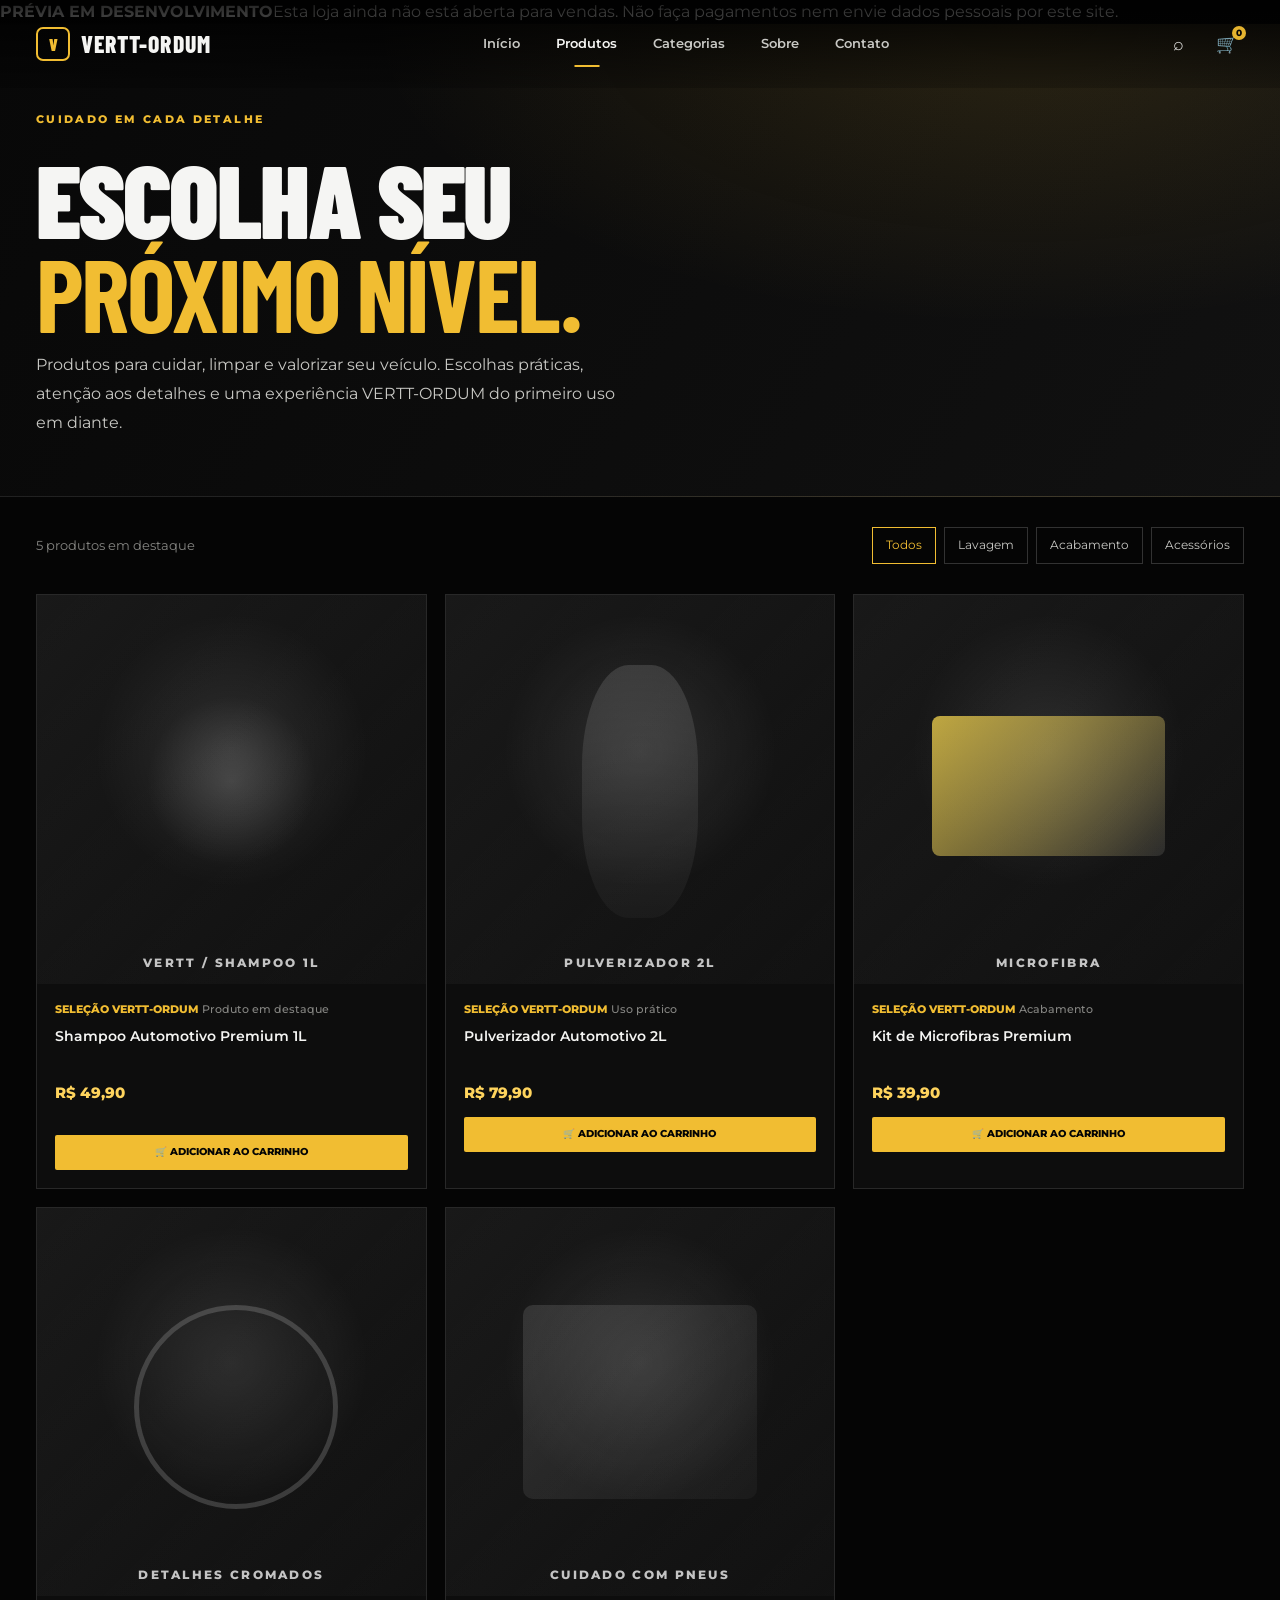
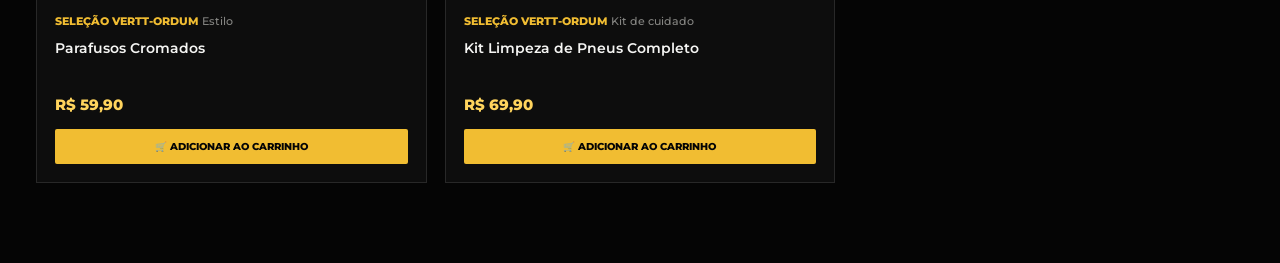
==== commit cbb6f05d: "Identificar claramente a prévia e impedir indexação antes do lançamento" ====
--- a/produtos/index.html
+++ b/produtos/index.html
@@ -2,6 +2,7 @@
 <html lang="pt-BR">
 <head>
     <meta charset="UTF-8">
+<meta name="robots" content="noindex, nofollow">
     <meta name="referrer" content="strict-origin-when-cross-origin">
     <meta name="viewport" content="width=device-width, initial-scale=1.0">
     <meta name="description" content="Explore os produtos VERTT-ORDUM para lavagem, acabamento e cuidado automotivo.">
@@ -35,6 +36,7 @@
     </style>
 </head>
 <body>
+<div class="prototype-notice" role="status"><strong>PRÉVIA EM DESENVOLVIMENTO</strong><span>Esta loja ainda não está aberta para vendas. Não faça pagamentos nem envie dados pessoais por este site.</span></div>
 <header class="site-header">
     <div class="container header-content">
         <a href="../index.html" class="brand" aria-label="VERTT-ORDUM"><span class="brand-mark">V</span><span class="brand-text">VERTT-ORDUM</span></a>
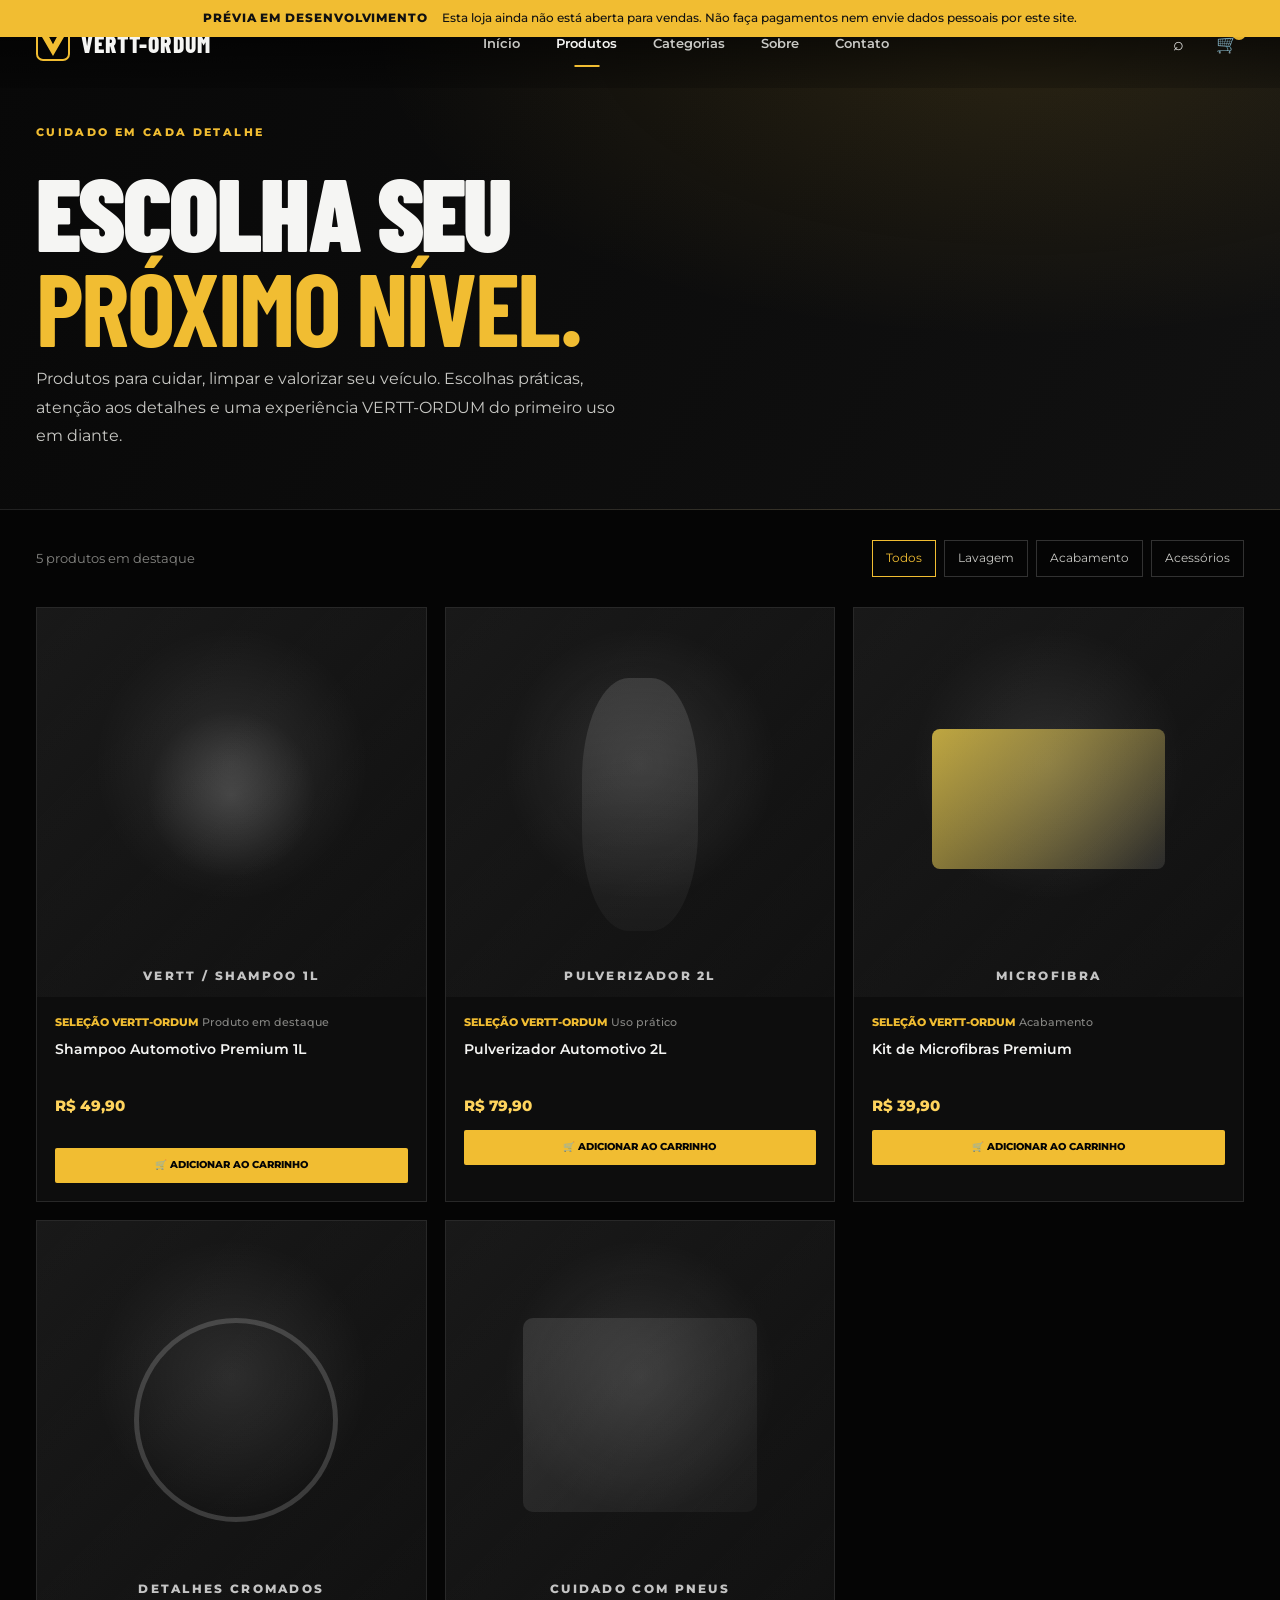
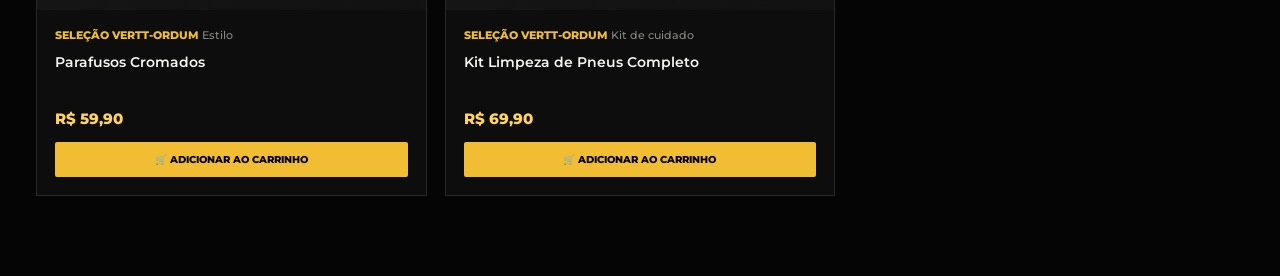
==== commit 54e5d27b: "Padronizar símbolo da marca VERTT-ORDUM" ====
--- a/produtos/index.html
+++ b/produtos/index.html
@@ -39,7 +39,7 @@
 <div class="prototype-notice" role="status"><strong>PRÉVIA EM DESENVOLVIMENTO</strong><span>Esta loja ainda não está aberta para vendas. Não faça pagamentos nem envie dados pessoais por este site.</span></div>
 <header class="site-header">
     <div class="container header-content">
-        <a href="../index.html" class="brand" aria-label="VERTT-ORDUM"><span class="brand-mark">V</span><span class="brand-text">VERTT-ORDUM</span></a>
+        <a href="../index.html" class="brand" aria-label="VERTT-ORDUM"><span class="brand-mark" aria-hidden="true"><svg viewBox="0 0 48 42" focusable="false"><path d="M2 2h12l10 17L34 2h12L24 40 2 2Z" fill="currentColor"/><path d="M14 2h7l3 6 3-6h7L24 21 14 2Z" fill="#050505"/></svg></span><span class="brand-text">VERTT-ORDUM</span></a>
         <nav class="main-nav" aria-label="Navegação principal">
             <a href="../index.html">Início</a><a href="index.html" class="active">Produtos</a><a href="../index.html#categorias">Categorias</a><a href="../paginas/sobre.html">Sobre</a><a href="../paginas/contato.html">Contato</a>
         </nav>
--- a/css/global.css
+++ b/css/global.css
@@ -1,3 +1,35 @@
+/* Aviso de pré-lançamento: não representa uma loja aberta para vendas. */
+.prototype-notice {
+    position: relative;
+    z-index: 1001;
+    display: flex;
+    justify-content: center;
+    align-items: center;
+    flex-wrap: wrap;
+    gap: 6px 14px;
+    padding: 10px 18px;
+    background: #f1bd32;
+    color: #111;
+    text-align: center;
+    font: 600 .72rem/1.5 "Montserrat", sans-serif;
+}
+.prototype-notice strong {
+    font-weight: 800;
+    letter-spacing: .08em;
+}
+.prototype-notice span {
+    font-weight: 500;
+}
+.social-pending {
+    color: var(--white-muted);
+    font-size: .72rem;
+    line-height: 1.6;
+    max-width: 180px;
+}
+@media (max-width: 560px) {
+    .prototype-notice { font-size: .65rem; padding: 9px 12px; }
+}
+
 /* =========================================================
    VERTT-ORDUM
    GLOBAL STYLES
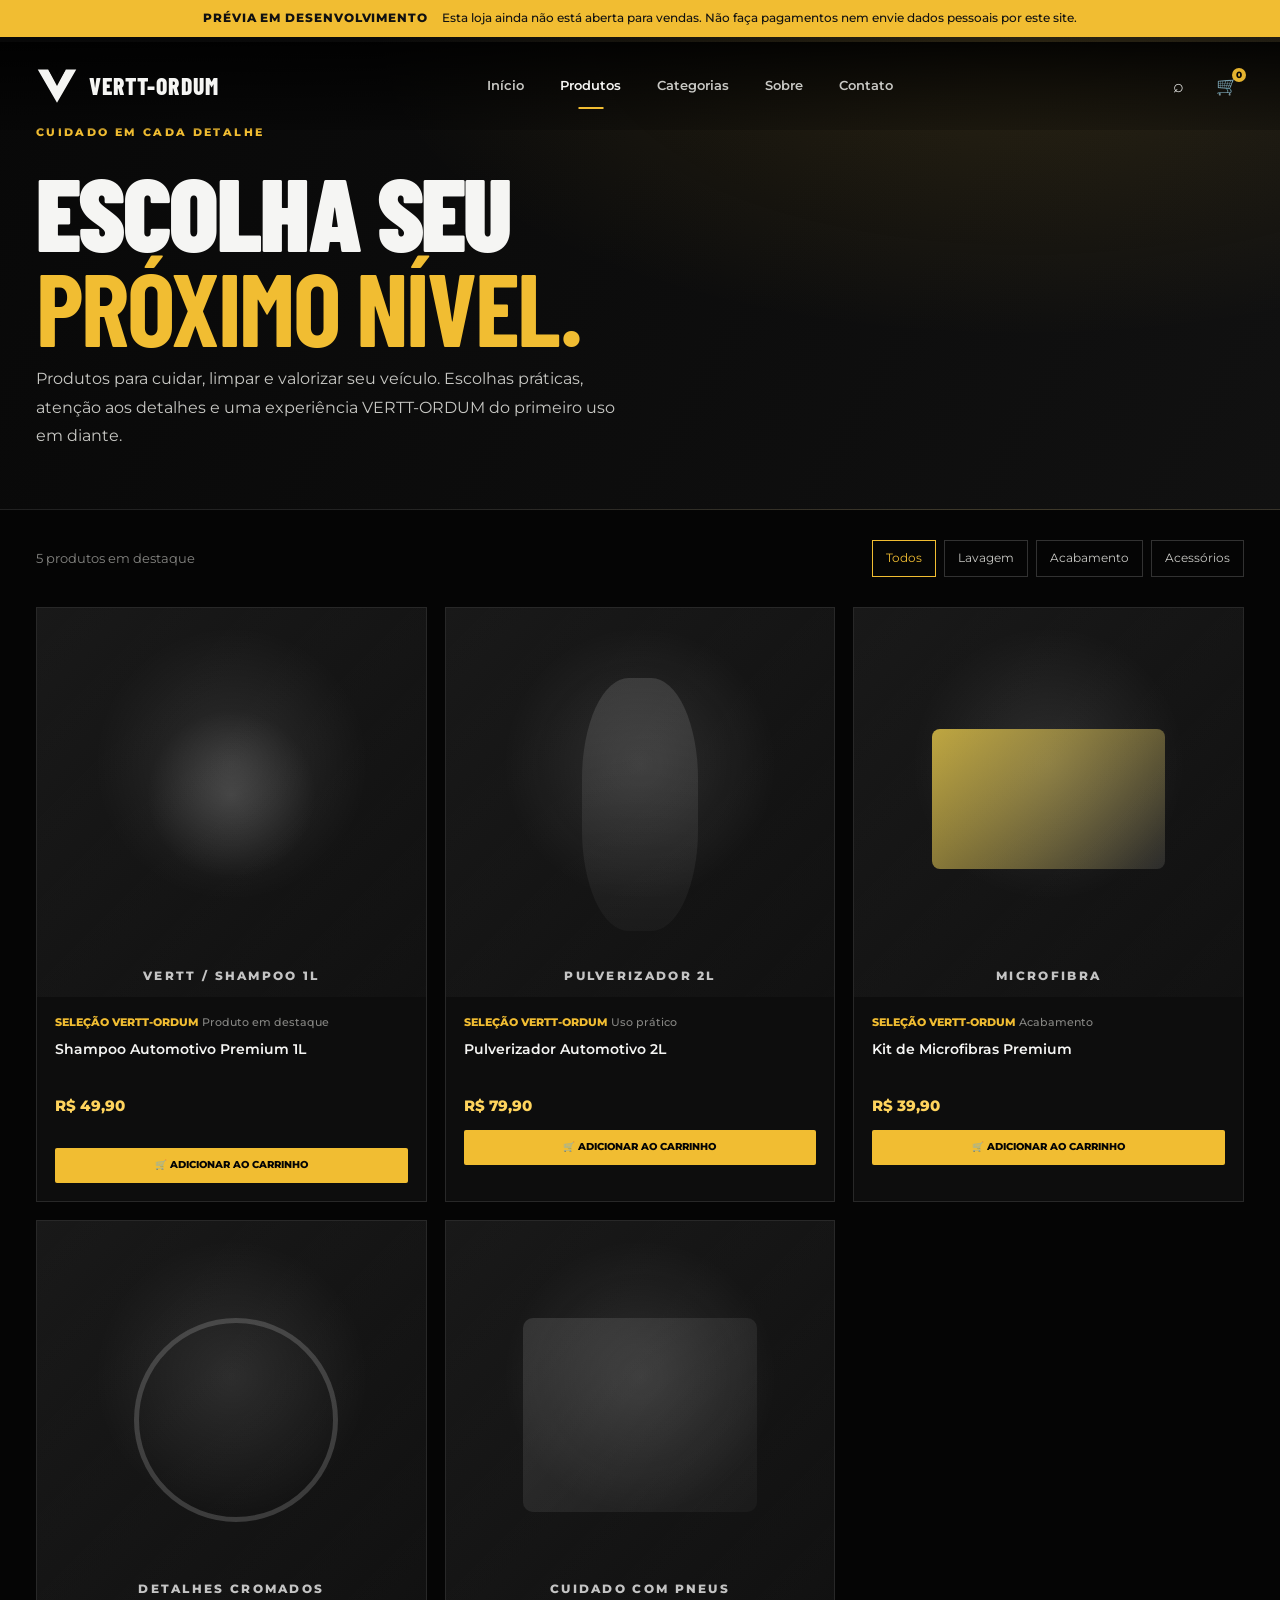
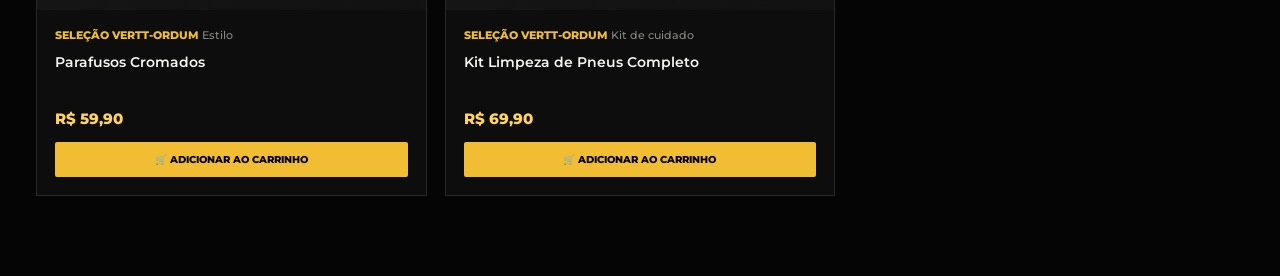
==== commit ab245238: "Fixar identificadores e consistência dos produtos" ====
--- a/produtos/index.html
+++ b/produtos/index.html
@@ -54,11 +54,11 @@
     <section class="container">
         <div class="catalog-toolbar"><p class="catalog-count">5 produtos em destaque</p><nav class="catalog-filter" aria-label="Categorias de produtos"><a class="active" href="index.html">Todos</a><a href="#lavagem">Lavagem</a><a href="#acabamento">Acabamento</a><a href="#acessorios">Acessórios</a></nav></div>
         <div class="catalog-grid">
-            <article class="product-card" id="lavagem"><a href="shampoo-automotivo.html" aria-label="Ver Shampoo Automotivo VERTT-ORDUM" style="display:block;text-decoration:none;color:inherit"><div class="product-image product-1"><span class="product-visual-label">VERTT / SHAMPOO 1L</span></div><div class="product-details"><div class="rating">SELEÇÃO VERTT-ORDUM <span>Produto em destaque</span></div><h3>Shampoo Automotivo Premium 1L</h3><p class="price">R$ 49,90</p></div></a><div class="product-details" style="padding-top:0"><button type="button" class="add-cart">🛒 ADICIONAR AO CARRINHO</button></div></article>
-            <article class="product-card" id="pulverizador"><div class="product-image product-2"><span class="product-visual-label">PULVERIZADOR 2L</span></div><div class="product-details"><div class="rating">SELEÇÃO VERTT-ORDUM <span>Uso prático</span></div><h3>Pulverizador Automotivo 2L</h3><p class="price">R$ 79,90</p><button type="button" class="add-cart">🛒 ADICIONAR AO CARRINHO</button></div></article>
-            <article class="product-card"><div class="product-image product-3"><span class="product-visual-label">MICROFIBRA</span></div><div class="product-details"><div class="rating">SELEÇÃO VERTT-ORDUM <span>Acabamento</span></div><h3>Kit de Microfibras Premium</h3><p class="price">R$ 39,90</p><button type="button" class="add-cart">🛒 ADICIONAR AO CARRINHO</button></div></article>
-            <article class="product-card" id="acessorios"><div class="product-image product-4"><span class="product-visual-label">DETALHES CROMADOS</span></div><div class="product-details"><div class="rating">SELEÇÃO VERTT-ORDUM <span>Estilo</span></div><h3>Parafusos Cromados</h3><p class="price">R$ 59,90</p><button type="button" class="add-cart">🛒 ADICIONAR AO CARRINHO</button></div></article>
-            <article class="product-card" id="acabamento"><div class="product-image product-5"><span class="product-visual-label">CUIDADO COM PNEUS</span></div><div class="product-details"><div class="rating">SELEÇÃO VERTT-ORDUM <span>Kit de cuidado</span></div><h3>Kit Limpeza de Pneus Completo</h3><p class="price">R$ 69,90</p><button type="button" class="add-cart">🛒 ADICIONAR AO CARRINHO</button></div></article>
+            <article class="product-card" data-product-id="produto-1" id="lavagem"><a href="shampoo-automotivo.html" aria-label="Ver Shampoo Automotivo VERTT-ORDUM" style="display:block;text-decoration:none;color:inherit"><div class="product-image product-1"><span class="product-visual-label">VERTT / SHAMPOO 1L</span></div><div class="product-details"><div class="rating">SELEÇÃO VERTT-ORDUM <span>Produto em destaque</span></div><h3>Shampoo Automotivo Premium 1L</h3><p class="price">R$ 49,90</p></div></a><div class="product-details" style="padding-top:0"><button type="button" class="add-cart">🛒 ADICIONAR AO CARRINHO</button></div></article>
+            <article class="product-card" data-product-id="produto-2" id="pulverizador"><div class="product-image product-2"><span class="product-visual-label">PULVERIZADOR 2L</span></div><div class="product-details"><div class="rating">SELEÇÃO VERTT-ORDUM <span>Uso prático</span></div><h3>Pulverizador Automotivo 2L</h3><p class="price">R$ 79,90</p><button type="button" class="add-cart">🛒 ADICIONAR AO CARRINHO</button></div></article>
+            <article class="product-card" data-product-id="produto-3"><div class="product-image product-3"><span class="product-visual-label">MICROFIBRA</span></div><div class="product-details"><div class="rating">SELEÇÃO VERTT-ORDUM <span>Acabamento</span></div><h3>Kit de Microfibras Premium</h3><p class="price">R$ 39,90</p><button type="button" class="add-cart">🛒 ADICIONAR AO CARRINHO</button></div></article>
+            <article class="product-card" data-product-id="produto-4" id="acessorios"><div class="product-image product-4"><span class="product-visual-label">DETALHES CROMADOS</span></div><div class="product-details"><div class="rating">SELEÇÃO VERTT-ORDUM <span>Estilo</span></div><h3>Parafusos Cromados</h3><p class="price">R$ 59,90</p><button type="button" class="add-cart">🛒 ADICIONAR AO CARRINHO</button></div></article>
+            <article class="product-card" data-product-id="produto-5" id="acabamento"><div class="product-image product-5"><span class="product-visual-label">CUIDADO COM PNEUS</span></div><div class="product-details"><div class="rating">SELEÇÃO VERTT-ORDUM <span>Kit de cuidado</span></div><h3>Kit Limpeza de Pneus Completo</h3><p class="price">R$ 69,90</p><button type="button" class="add-cart">🛒 ADICIONAR AO CARRINHO</button></div></article>
         </div>
     </section>
 </main>
--- a/css/global.css
+++ b/css/global.css
@@ -123,10 +123,10 @@
    HEADER
    ========================================================= */
 
-.site-header {
-    position: absolute;
-
-    top: 0;
+.site-header {
+    position: absolute;
+
+    top: 42px;
     left: 0;
     right: 0;
 
@@ -164,25 +164,18 @@
     flex-shrink: 0;
 }
 
-.brand-mark {
-    width: 34px;
-    height: 34px;
-
-    display: grid;
-    place-items: center;
-
-    border: 2px solid var(--gold);
-
-    border-radius: 7px;
-
-    color: var(--gold);
-
-    font-family: "Barlow Condensed", sans-serif;
-
-    font-size: 1.05rem;
-    font-weight: 900;
-
-    line-height: 1;
+.brand-mark {
+    width: 42px;
+    height: 38px;
+    display: grid;
+    place-items: center;
+    flex: 0 0 auto;
+    color: var(--white);
+}
+.brand-mark svg {
+    display: block;
+    width: 100%;
+    height: 100%;
 }
 
 .brand-text {
--- a/css/responsive.css
+++ b/css/responsive.css
@@ -273,7 +273,12 @@
    CELULARES
    ========================================================= */
 
-@media (max-width: 560px) {
+@media (max-width: 560px) {
+
+    .site-header {
+        top: 56px;
+    }
+
 
     .container {
         width: calc(100% - 28px);
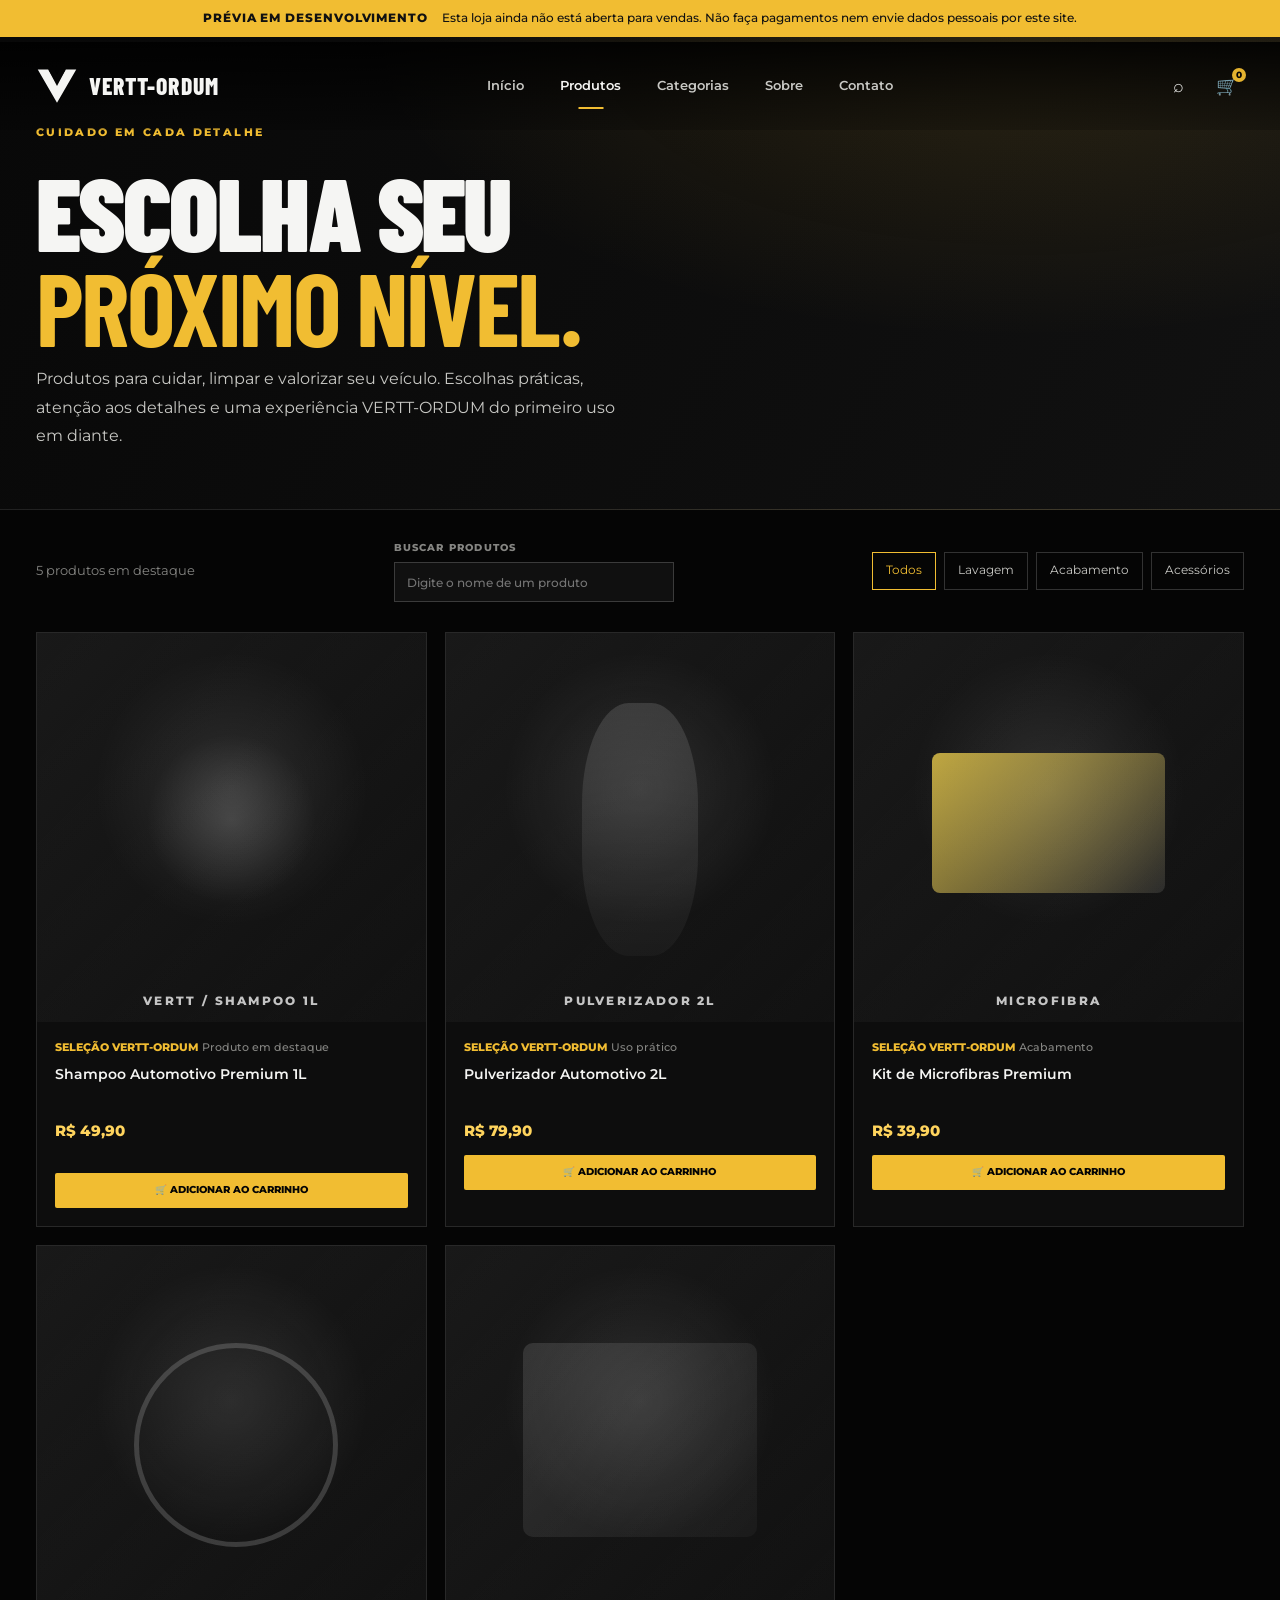
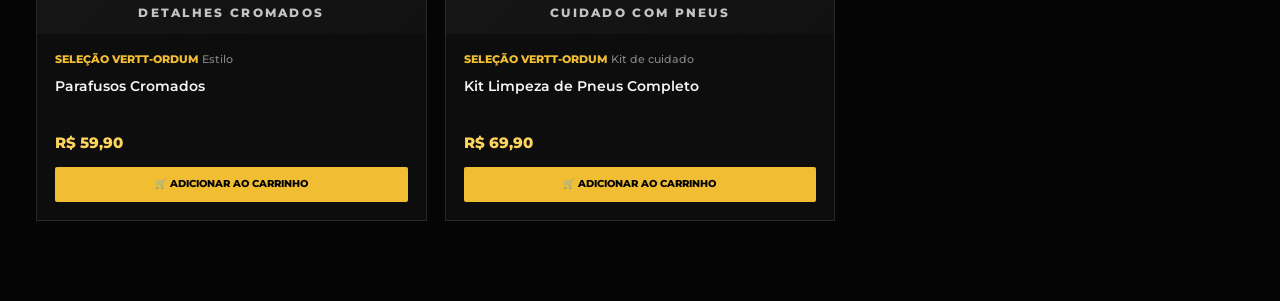
==== commit 12dd8149: "Adicionar busca funcional ao catálogo" ====
--- a/produtos/index.html
+++ b/produtos/index.html
@@ -19,7 +19,7 @@
         .catalog-hero h1 strong{color:var(--gold)}
         .catalog-hero p{max-width:580px;color:var(--white-soft);line-height:1.8}
         .catalog-toolbar{display:flex;justify-content:space-between;align-items:center;gap:18px;padding:30px 0}
-        .catalog-count{color:var(--white-muted);font-size:.8rem}
+        .catalog-count{color:var(--white-muted);font-size:.8rem}.catalog-search{display:grid;gap:7px;min-width:min(100%,280px);color:var(--white-muted);font-size:.62rem;font-weight:800;letter-spacing:.12em}.catalog-search input{width:100%;min-height:40px;padding:10px 12px;border:1px solid var(--border-strong);border-radius:0;background:#101010;color:var(--white);font:500 .78rem "Montserrat",sans-serif;outline:none}.catalog-search input:focus{border-color:var(--gold)}.catalog-empty{grid-column:1/-1;padding:32px 12px;color:var(--white-muted);text-align:center;border:1px solid var(--border)}
         .catalog-filter{display:flex;gap:8px;flex-wrap:wrap}
         .catalog-filter a{padding:9px 13px;border:1px solid var(--border-strong);color:var(--white-soft);font-size:.72rem;text-decoration:none}
         .catalog-filter a:hover,.catalog-filter a.active{border-color:var(--gold);color:var(--gold)}
@@ -52,7 +52,7 @@
 <main>
     <section class="catalog-hero"><div class="container"><span class="section-label">CUIDADO EM CADA DETALHE</span><h1>ESCOLHA SEU<br><strong>PRÓXIMO NÍVEL.</strong></h1><p>Produtos para cuidar, limpar e valorizar seu veículo. Escolhas práticas, atenção aos detalhes e uma experiência VERTT-ORDUM do primeiro uso em diante.</p></div></section>
     <section class="container">
-        <div class="catalog-toolbar"><p class="catalog-count">5 produtos em destaque</p><nav class="catalog-filter" aria-label="Categorias de produtos"><a class="active" href="index.html">Todos</a><a href="#lavagem">Lavagem</a><a href="#acabamento">Acabamento</a><a href="#acessorios">Acessórios</a></nav></div>
+        <div class="catalog-toolbar"><p class="catalog-count" data-catalog-count>5 produtos em destaque</p><label class="catalog-search"><span>BUSCAR PRODUTOS</span><input type="search" data-catalog-search placeholder="Digite o nome de um produto" autocomplete="off"></label><nav class="catalog-filter" aria-label="Categorias de produtos"><a class="active" href="index.html">Todos</a><a href="#lavagem">Lavagem</a><a href="#acabamento">Acabamento</a><a href="#acessorios">Acessórios</a></nav></div>
         <div class="catalog-grid">
             <article class="product-card" data-product-id="produto-1" id="lavagem"><a href="shampoo-automotivo.html" aria-label="Ver Shampoo Automotivo VERTT-ORDUM" style="display:block;text-decoration:none;color:inherit"><div class="product-image product-1"><span class="product-visual-label">VERTT / SHAMPOO 1L</span></div><div class="product-details"><div class="rating">SELEÇÃO VERTT-ORDUM <span>Produto em destaque</span></div><h3>Shampoo Automotivo Premium 1L</h3><p class="price">R$ 49,90</p></div></a><div class="product-details" style="padding-top:0"><button type="button" class="add-cart">🛒 ADICIONAR AO CARRINHO</button></div></article>
             <article class="product-card" data-product-id="produto-2" id="pulverizador"><div class="product-image product-2"><span class="product-visual-label">PULVERIZADOR 2L</span></div><div class="product-details"><div class="rating">SELEÇÃO VERTT-ORDUM <span>Uso prático</span></div><h3>Pulverizador Automotivo 2L</h3><p class="price">R$ 79,90</p><button type="button" class="add-cart">🛒 ADICIONAR AO CARRINHO</button></div></article>
@@ -60,6 +60,7 @@
             <article class="product-card" data-product-id="produto-4" id="acessorios"><div class="product-image product-4"><span class="product-visual-label">DETALHES CROMADOS</span></div><div class="product-details"><div class="rating">SELEÇÃO VERTT-ORDUM <span>Estilo</span></div><h3>Parafusos Cromados</h3><p class="price">R$ 59,90</p><button type="button" class="add-cart">🛒 ADICIONAR AO CARRINHO</button></div></article>
             <article class="product-card" data-product-id="produto-5" id="acabamento"><div class="product-image product-5"><span class="product-visual-label">CUIDADO COM PNEUS</span></div><div class="product-details"><div class="rating">SELEÇÃO VERTT-ORDUM <span>Kit de cuidado</span></div><h3>Kit Limpeza de Pneus Completo</h3><p class="price">R$ 69,90</p><button type="button" class="add-cart">🛒 ADICIONAR AO CARRINHO</button></div></article>
         </div>
+        <p class="catalog-empty" data-catalog-empty hidden>Nenhum produto encontrado. Tente outro termo.</p>
     </section>
 </main>
 <script src="../js/config.js"></script><script src="../js/catalogo.js"></script><script src="../js/produto.js"></script><script src="../js/carrinho.js"></script>
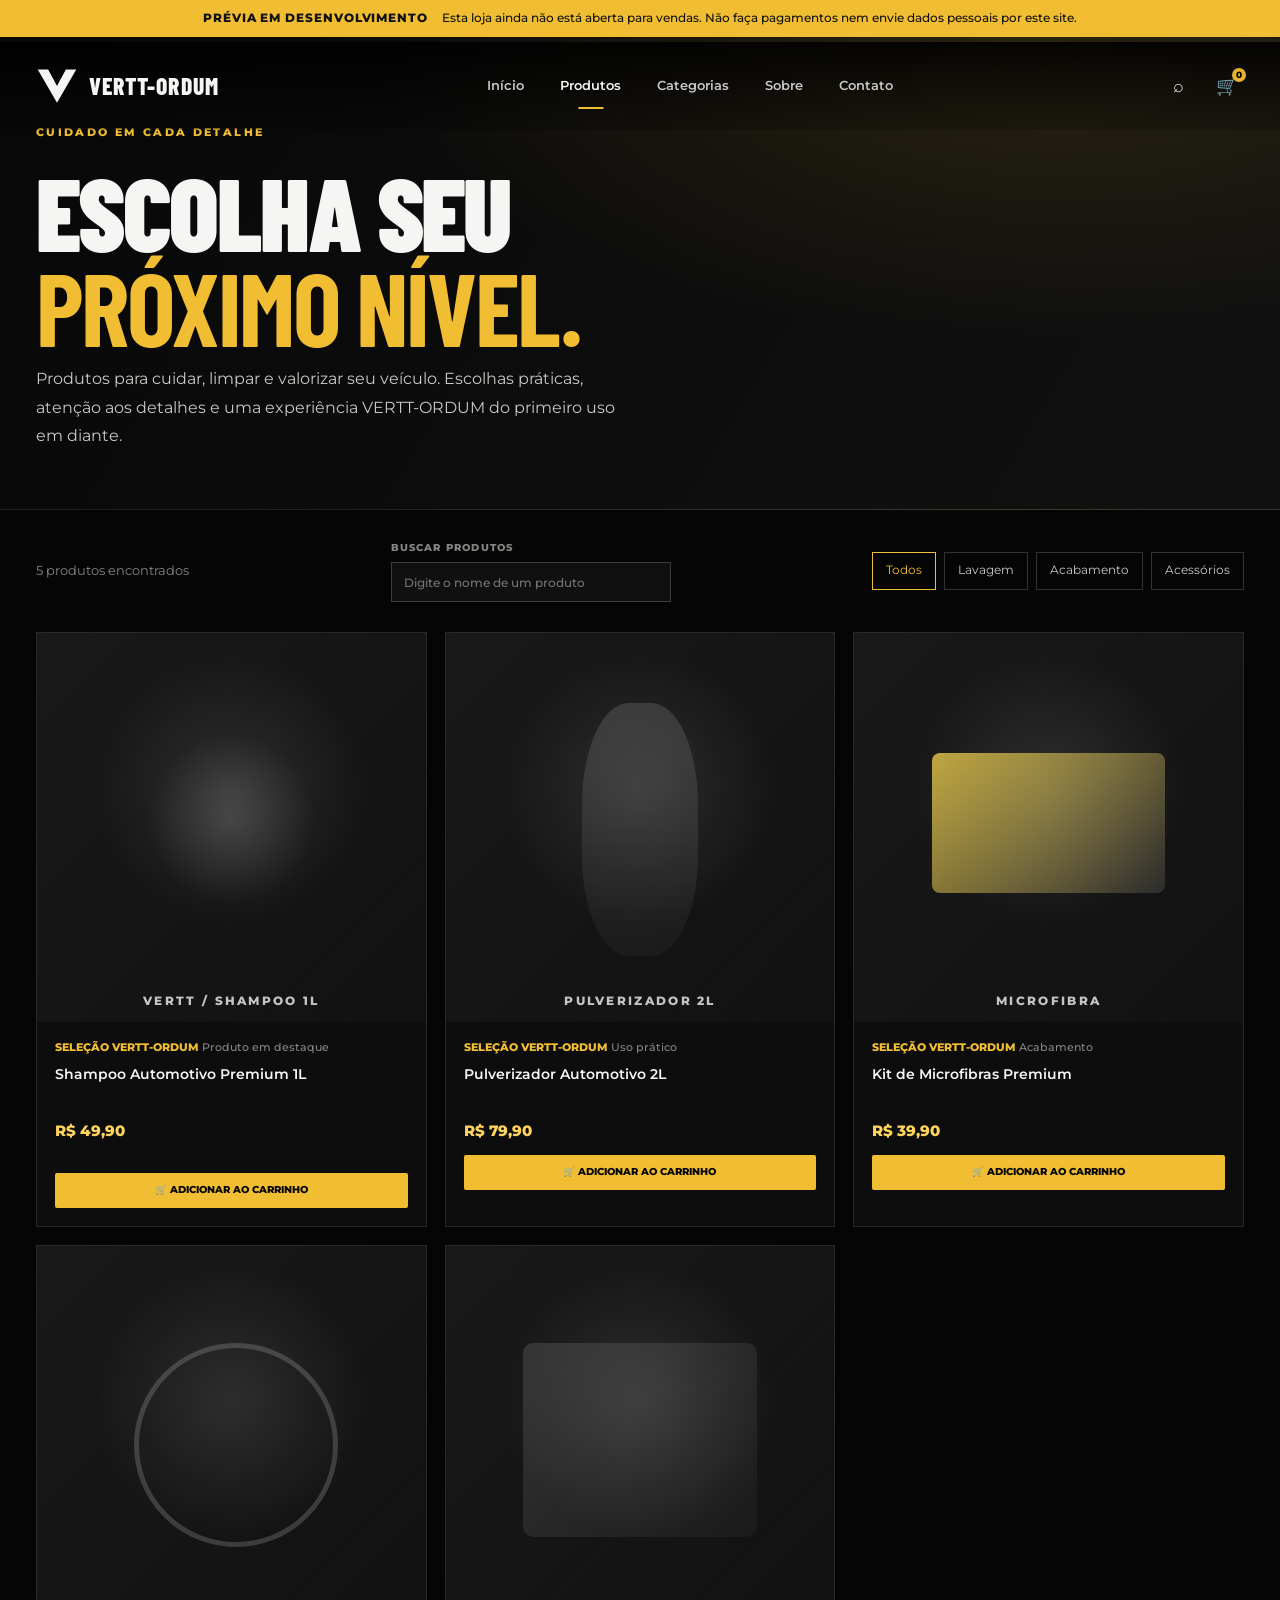
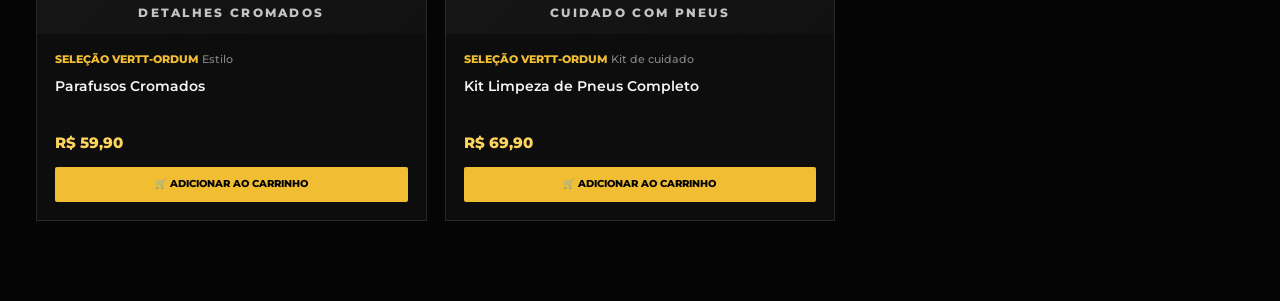
==== commit 666c5134: "Ajustar exibição dos resultados da busca" ====
--- a/produtos/index.html
+++ b/produtos/index.html
@@ -19,7 +19,7 @@
         .catalog-hero h1 strong{color:var(--gold)}
         .catalog-hero p{max-width:580px;color:var(--white-soft);line-height:1.8}
         .catalog-toolbar{display:flex;justify-content:space-between;align-items:center;gap:18px;padding:30px 0}
-        .catalog-count{color:var(--white-muted);font-size:.8rem}.catalog-search{display:grid;gap:7px;min-width:min(100%,280px);color:var(--white-muted);font-size:.62rem;font-weight:800;letter-spacing:.12em}.catalog-search input{width:100%;min-height:40px;padding:10px 12px;border:1px solid var(--border-strong);border-radius:0;background:#101010;color:var(--white);font:500 .78rem "Montserrat",sans-serif;outline:none}.catalog-search input:focus{border-color:var(--gold)}.catalog-empty{grid-column:1/-1;padding:32px 12px;color:var(--white-muted);text-align:center;border:1px solid var(--border)}
+        .catalog-count{color:var(--white-muted);font-size:.8rem}.catalog-search{display:grid;gap:7px;min-width:min(100%,280px);color:var(--white-muted);font-size:.62rem;font-weight:800;letter-spacing:.12em}.catalog-search input{width:100%;min-height:40px;padding:10px 12px;border:1px solid var(--border-strong);border-radius:0;background:#101010;color:var(--white);font:500 .78rem "Montserrat",sans-serif;outline:none}.catalog-search input:focus{border-color:var(--gold)}.catalog-empty{grid-column:1/-1;padding:32px 12px;color:var(--white-muted);text-align:center;border:1px solid var(--border)}.catalog-grid .product-card[hidden],.catalog-empty[hidden]{display:none!important}
         .catalog-filter{display:flex;gap:8px;flex-wrap:wrap}
         .catalog-filter a{padding:9px 13px;border:1px solid var(--border-strong);color:var(--white-soft);font-size:.72rem;text-decoration:none}
         .catalog-filter a:hover,.catalog-filter a.active{border-color:var(--gold);color:var(--gold)}
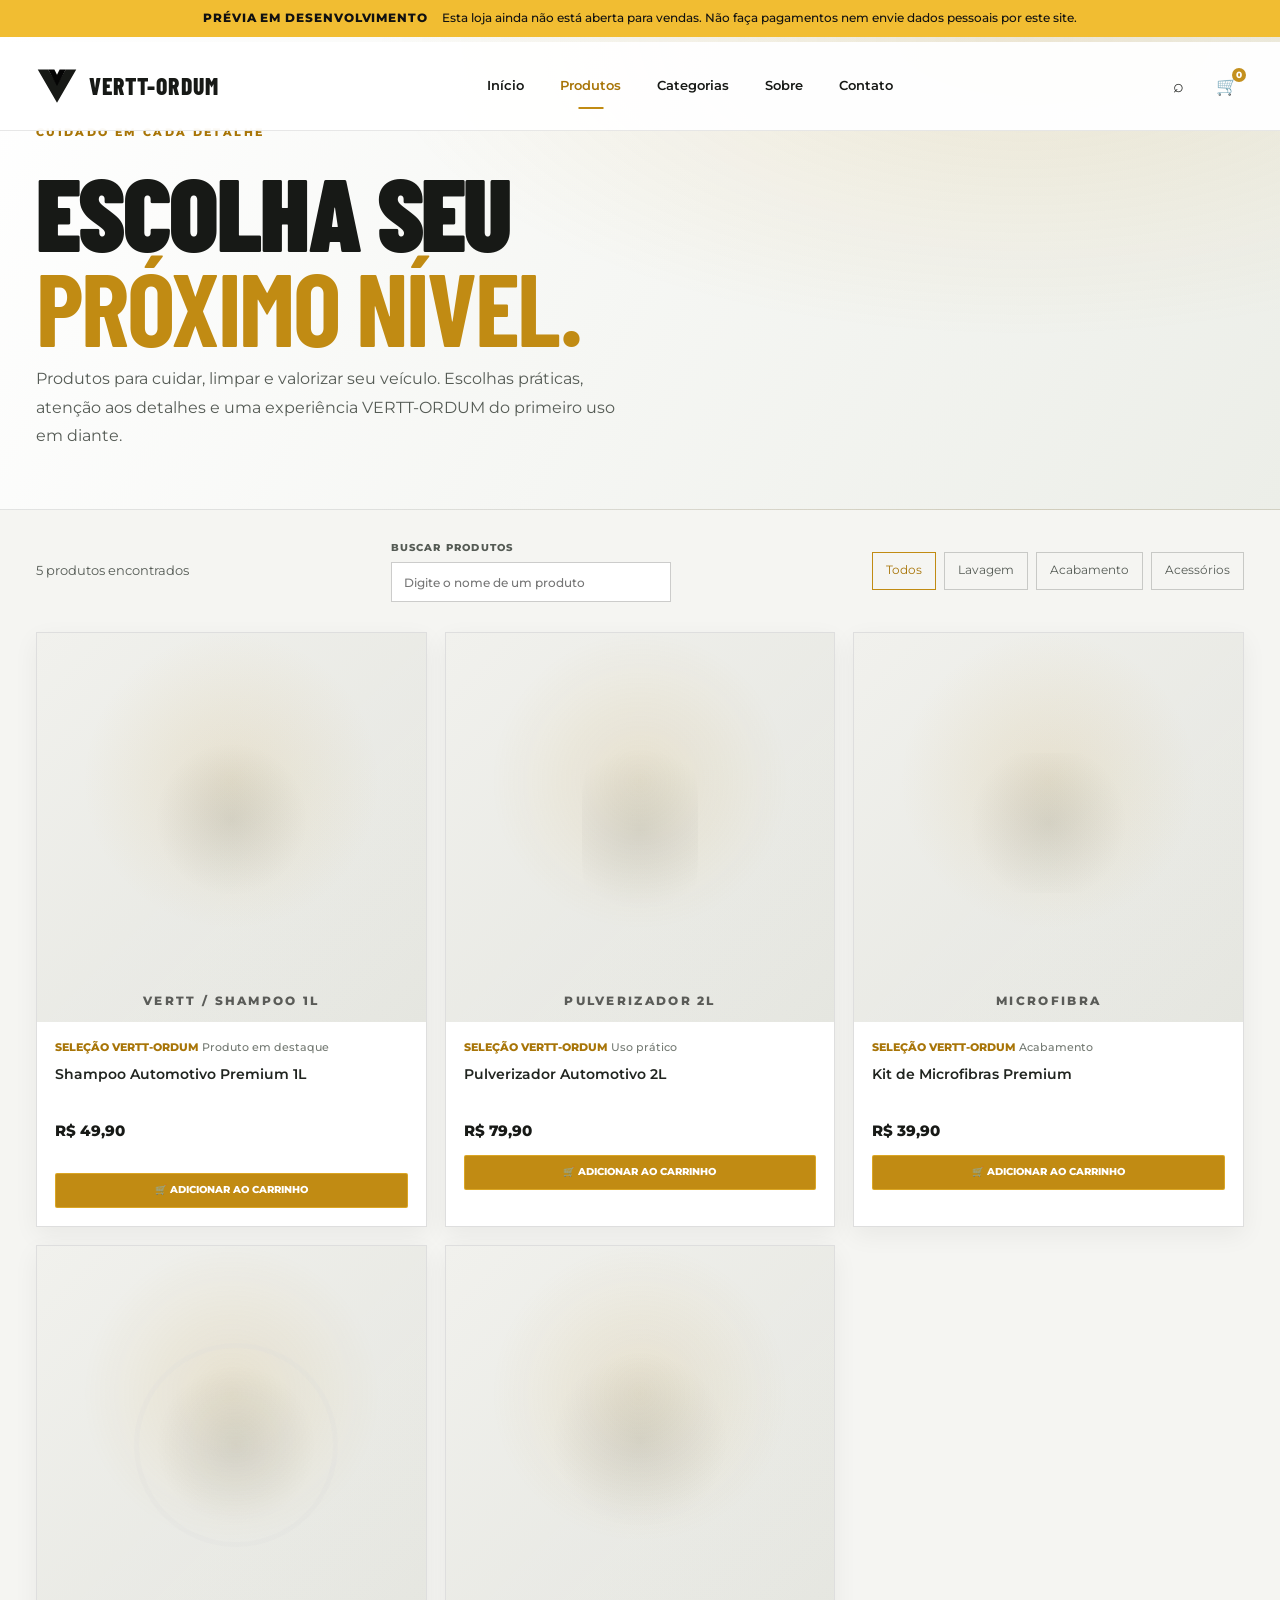
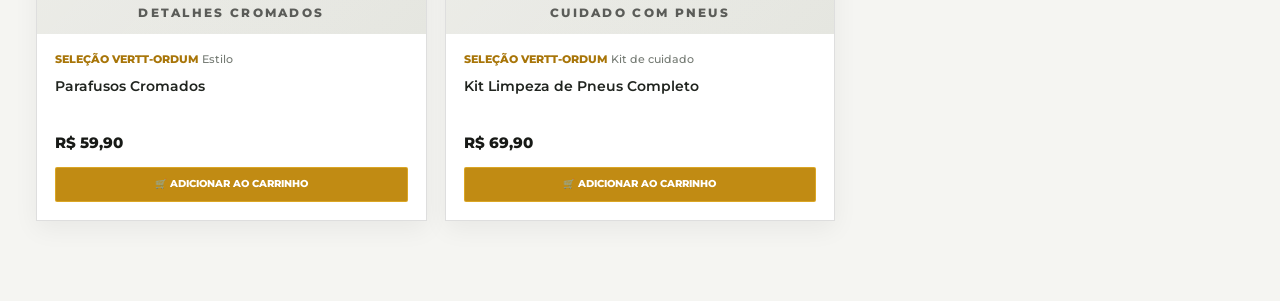
==== commit 7f065d29: "Ativar tema claro de teste" ====
--- a/produtos/index.html
+++ b/produtos/index.html
@@ -34,6 +34,7 @@
         @media(max-width:800px){.catalog-grid{grid-template-columns:repeat(2,minmax(0,1fr))}.catalog-toolbar{align-items:flex-start;flex-direction:column}}
         @media(max-width:560px){.catalog-grid{grid-template-columns:1fr}.catalog-hero{padding:58px 0 42px}.catalog-grid .product-image{min-height:230px}}
     </style>
+    <link rel="stylesheet" href="../css/theme-light.css">
 </head>
 <body>
 <div class="prototype-notice" role="status"><strong>PRÉVIA EM DESENVOLVIMENTO</strong><span>Esta loja ainda não está aberta para vendas. Não faça pagamentos nem envie dados pessoais por este site.</span></div>
--- a/css/theme-light.css
+++ b/css/theme-light.css
@@ -0,0 +1,239 @@
+/* VERTT-ORDUM — teste de identidade clara
+   Aplicado apenas à branch de desenvolvimento para avaliação visual. */
+:root {
+    --black: #f5f5f2;
+    --black-soft: #ffffff;
+    --black-card: #ffffff;
+    --white: #171916;
+    --white-soft: #555b55;
+    --white-muted: #747a73;
+    --gold: #c18b13;
+    --gold-light: #a87508;
+    --green: #176b3b;
+    --border: rgba(23, 25, 22, .12);
+    --border-strong: rgba(23, 25, 22, .22);
+}
+body,
+body.detail-wrap {
+    background: #f5f5f2 !important;
+    color: #171916 !important;
+}
+.site-header {
+    background: rgba(255,255,255,.96) !important;
+    border-bottom: 1px solid rgba(23,25,22,.10);
+}
+.site-header .brand-mark,
+.site-header .brand-text,
+.site-header .main-nav a,
+.site-header .header-icon {
+    color: #171916 !important;
+}
+.site-header .main-nav a:hover,
+.site-header .main-nav a.active,
+.site-header .header-icon:hover {
+    color: #a87508 !important;
+}
+.site-header .cart-icon small {
+    background: #c18b13 !important;
+    color: #fff !important;
+}
+body:has(.hero) .site-header {
+    background: linear-gradient(180deg, rgba(8,10,8,.82), rgba(8,10,8,.20)) !important;
+    border-bottom-color: rgba(255,255,255,.12);
+}
+body:has(.hero) .site-header .brand-mark,
+body:has(.hero) .site-header .brand-text,
+body:has(.hero) .site-header .main-nav a,
+body:has(.hero) .site-header .header-icon {
+    color: #fff !important;
+}
+body:has(.hero) .site-header .main-nav a:hover,
+body:has(.hero) .site-header .main-nav a.active {
+    color: #ffd45d !important;
+}
+.hero {
+    background: #111 !important;
+}
+.hero h1,
+.hero-side-copy p {
+    color: #fff;
+}
+.hero-description {
+    color: rgba(255,255,255,.82) !important;
+}
+.vehicle-strip,
+.categories-section,
+.products-section,
+.benefits-section,
+.site-footer,
+.footer-main,
+.footer-bottom {
+    background: #fff !important;
+    color: #171916 !important;
+}
+.vehicle-strip,
+.categories-section,
+.products-section,
+.benefits-section,
+.site-footer,
+.footer-main,
+.footer-bottom {
+    border-color: rgba(23,25,22,.12) !important;
+}
+.vehicle-intro p,
+.vehicle-card > span,
+.categories-intro h2,
+.products-heading h2,
+.product-details h3,
+.benefit-card h3,
+.site-footer h3,
+.site-footer p,
+.footer-bottom,
+.footer-links a {
+    color: #20241f !important;
+}
+.section-label,
+.see-all,
+.category-number,
+.category-content h3,
+.category-arrow,
+.rating {
+    color: #a87508 !important;
+}
+.category-card {
+    border-color: rgba(23,25,22,.16) !important;
+    /* Mantém as imagens de categoria escuras como contraste visual. */
+}
+.product-card {
+    background: #fff !important;
+    border-color: rgba(23,25,22,.14) !important;
+    box-shadow: 0 8px 24px rgba(20,24,18,.055);
+}
+.product-image {
+    background:
+        radial-gradient(circle at 50% 38%, rgba(193,139,19,.12), transparent 48%),
+        linear-gradient(135deg,#f1f1ed,#e4e5df) !important;
+}
+.product-1::after,
+.product-2::after,
+.product-3::after,
+.product-4::after,
+.product-5::after {
+    background: radial-gradient(circle,rgba(23,25,22,.09),transparent 58%) !important;
+}
+.product-visual-label {
+    color: rgba(23,25,22,.68) !important;
+}
+.product-details .price {
+    color: #171916 !important;
+}
+.add-cart,
+.button-primary {
+    background: #c18b13 !important;
+    color: #fff !important;
+}
+.add-cart:hover,
+.button-primary:hover {
+    background: #a87508 !important;
+}
+.field-city-banner {
+    /* Faixa de campanha mantida escura para criar ritmo entre áreas claras. */
+    color: #fff;
+}
+.catalog-hero,
+.simple-hero {
+    background:
+        radial-gradient(ellipse at 80% 0%,rgba(193,139,19,.13),transparent 45%),
+        linear-gradient(120deg,#fff,#eceee8) !important;
+    color: #171916 !important;
+}
+.catalog-hero h1,
+.simple-hero h1,
+.contact-panel h2,
+.about-content h2 {
+    color: #171916 !important;
+}
+.catalog-hero p,
+.simple-hero p,
+.about-content p,
+.contact-panel p {
+    color: #555b55 !important;
+}
+.catalog-search,
+.catalog-count,
+.catalog-filter a,
+.crumb,
+.crumb a {
+    color: #555b55 !important;
+}
+.catalog-search input {
+    background: #fff !important;
+    color: #171916 !important;
+    border-color: rgba(23,25,22,.22) !important;
+}
+.catalog-filter a {
+    border-color: rgba(23,25,22,.20) !important;
+}
+.catalog-filter a:hover,
+.catalog-filter a.active {
+    color: #a87508 !important;
+    border-color: #c18b13 !important;
+}
+.catalog-empty {
+    color: #555b55 !important;
+    border-color: rgba(23,25,22,.16) !important;
+}
+.detail-visual,
+.story-art {
+    background:
+        radial-gradient(ellipse at 50% 48%,rgba(193,139,19,.14),transparent 48%),
+        linear-gradient(140deg,#fff,#e8eae4) !important;
+    border-color: rgba(23,25,22,.14) !important;
+}
+.detail-copy h1,
+.story-copy h2,
+.story-cta h2 {
+    color: #171916 !important;
+}
+.detail-copy p,
+.story-copy p,
+.story-cta p {
+    color: #555b55 !important;
+}
+.detail-price {
+    color: #a87508 !important;
+}
+.price-note,
+.detail-notes,
+.visual-caption {
+    color: #747a73 !important;
+}
+.outline-action {
+    color: #171916 !important;
+    border-color: rgba(23,25,22,.25) !important;
+}
+.story,
+.story:nth-of-type(even),
+.story-cta {
+    background: #fff !important;
+    border-color: rgba(23,25,22,.12) !important;
+}
+.story-art .car-shine {
+    box-shadow: 0 20px 32px rgba(0,0,0,.18) !important;
+}
+.about-note,
+.contact-panel {
+    background: #fff !important;
+    border-color: rgba(23,25,22,.14) !important;
+    color: #555b55 !important;
+    box-shadow: 0 8px 24px rgba(20,24,18,.045);
+}
+.contact-status {
+    background: rgba(193,139,19,.08) !important;
+    color: #555b55 !important;
+}
+@media (max-width: 800px) {
+    body:has(.hero) .site-header {
+        background: rgba(8,10,8,.94) !important;
+    }
+}
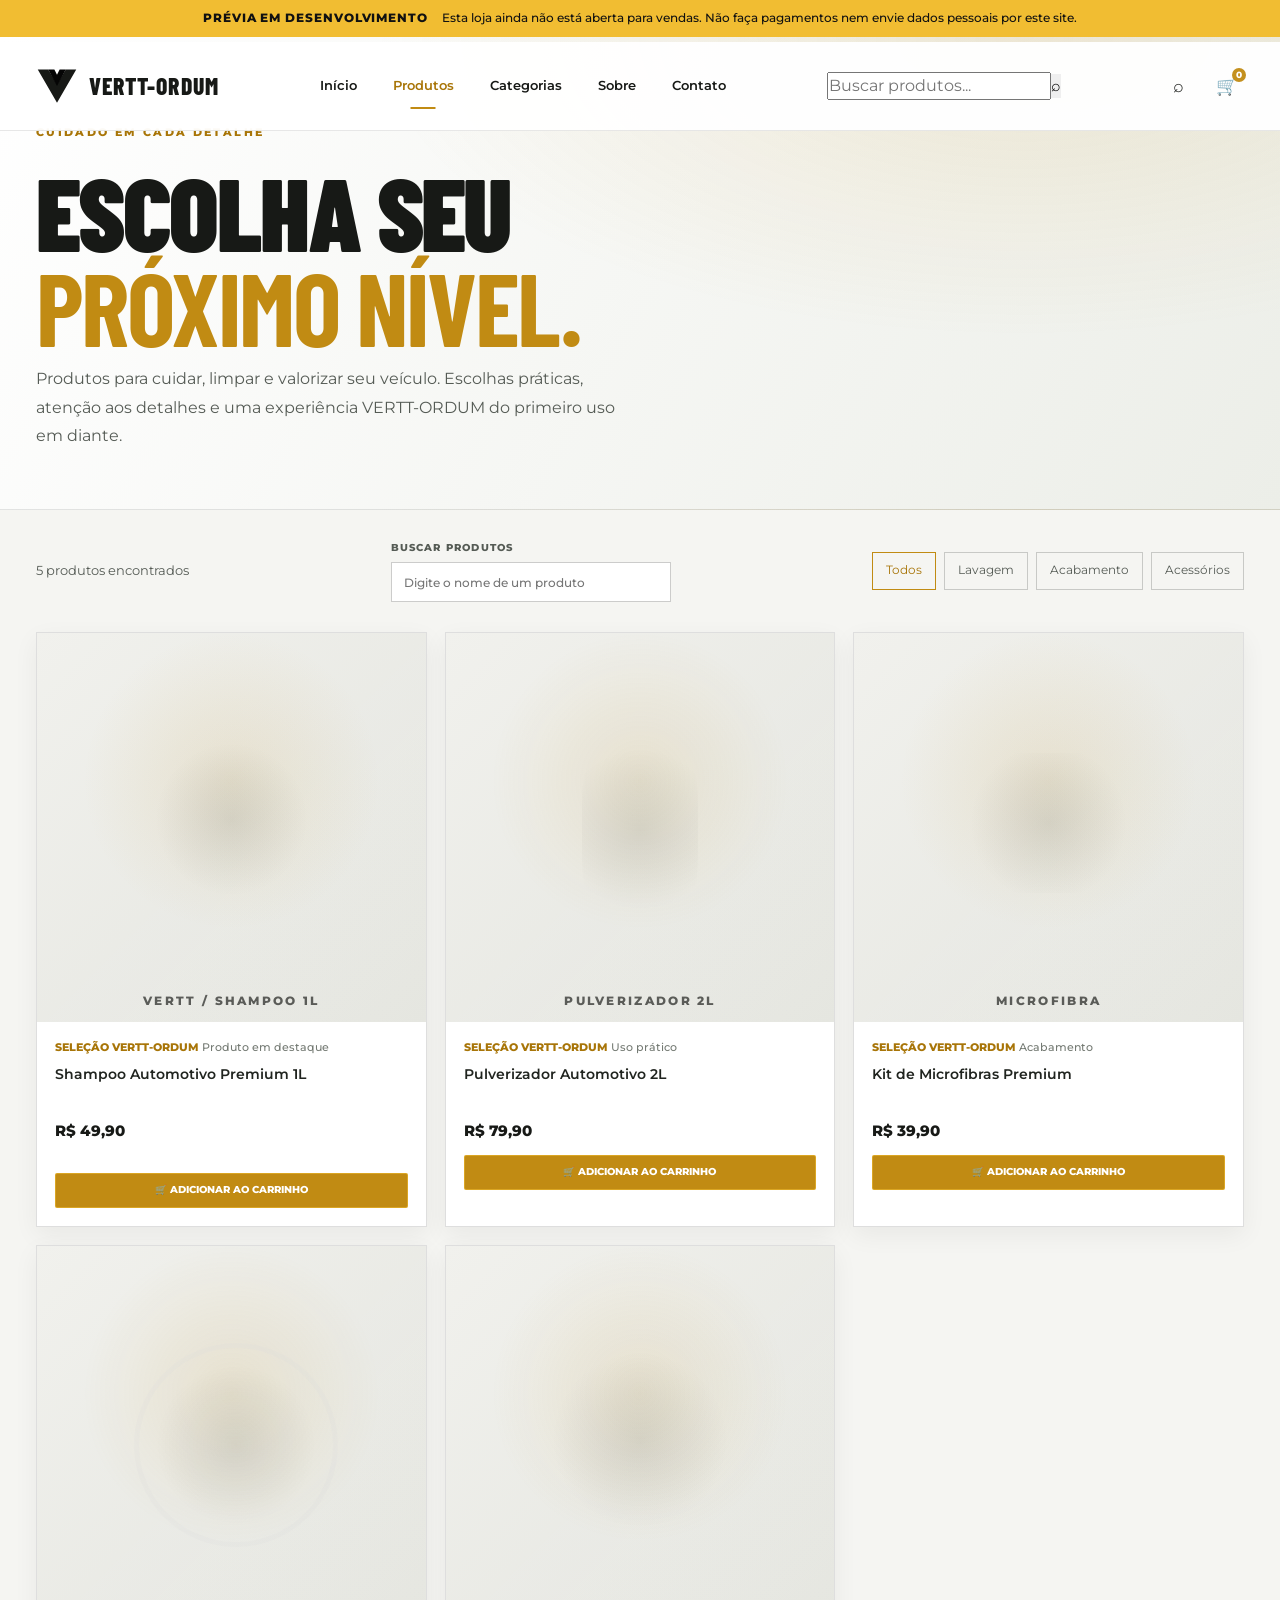
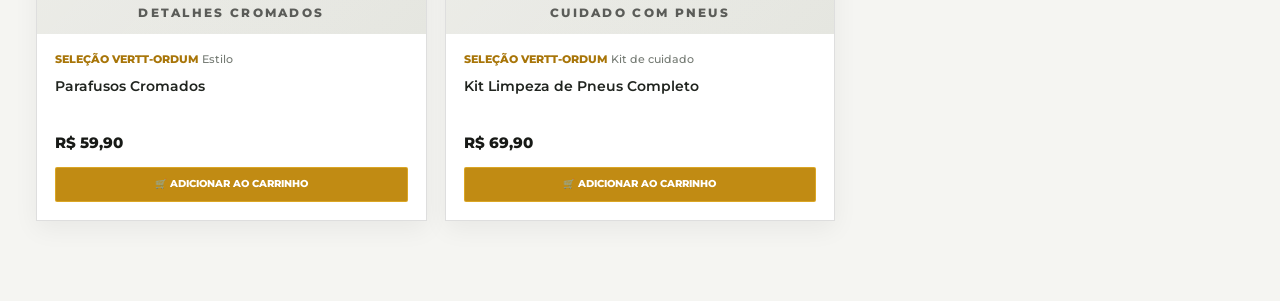
==== commit 6ef073a3: "Melhora busca e carrinho no cabeçalho" ====
--- a/produtos/index.html
+++ b/produtos/index.html
@@ -44,7 +44,8 @@
         <nav class="main-nav" aria-label="Navegação principal">
             <a href="../index.html">Início</a><a href="index.html" class="active">Produtos</a><a href="../index.html#categorias">Categorias</a><a href="../paginas/sobre.html">Sobre</a><a href="../paginas/contato.html">Contato</a>
         </nav>
-        <div class="header-actions">
+        <form class="header-search" action="index.html" method="get" role="search"><input type="search" name="busca" placeholder="Buscar produtos..." aria-label="Buscar produtos" autocomplete="off"><button type="submit" aria-label="Pesquisar">⌕</button></form>
+<div class="header-actions">
             <button type="button" class="header-icon" aria-label="Pesquisar" data-search-open><span>⌕</span></button>
             <a href="#" class="header-icon cart-icon" aria-label="Carrinho"><span>🛒</span><small>0</small></a>
         </div>
